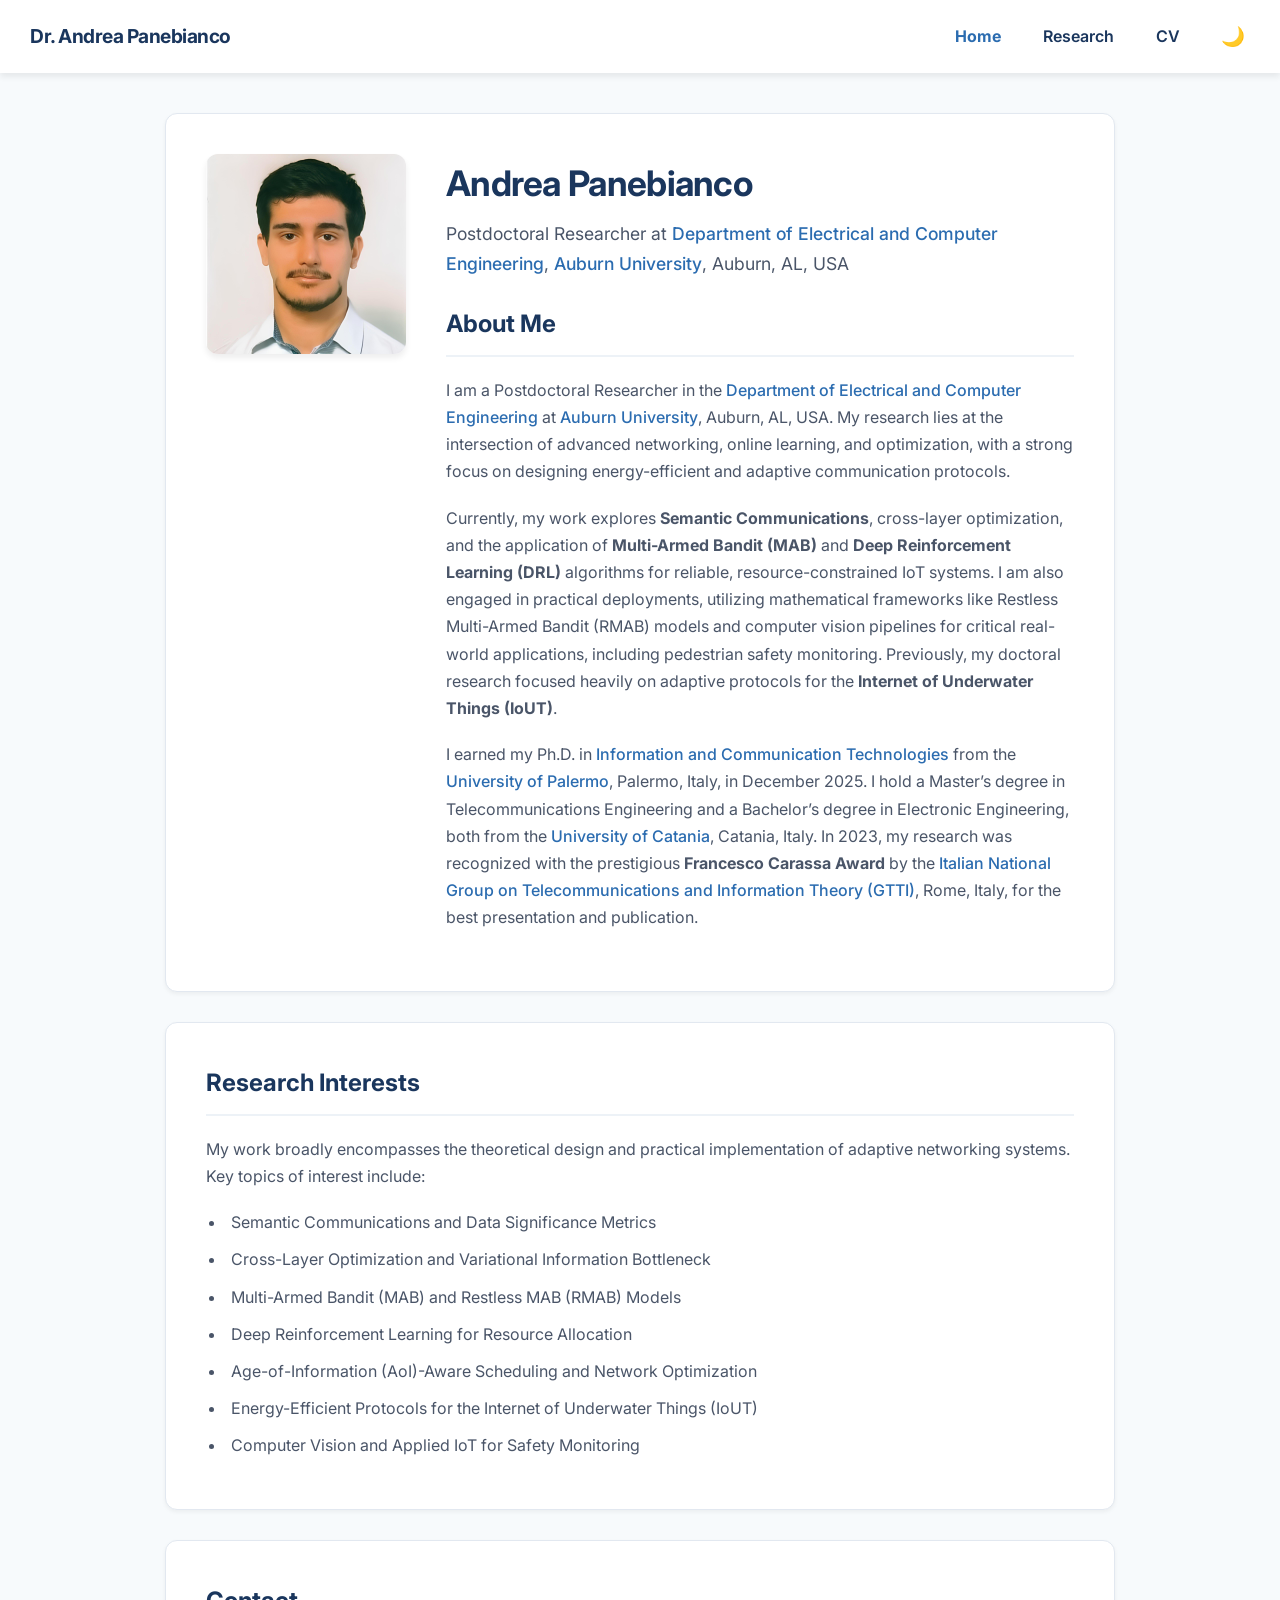
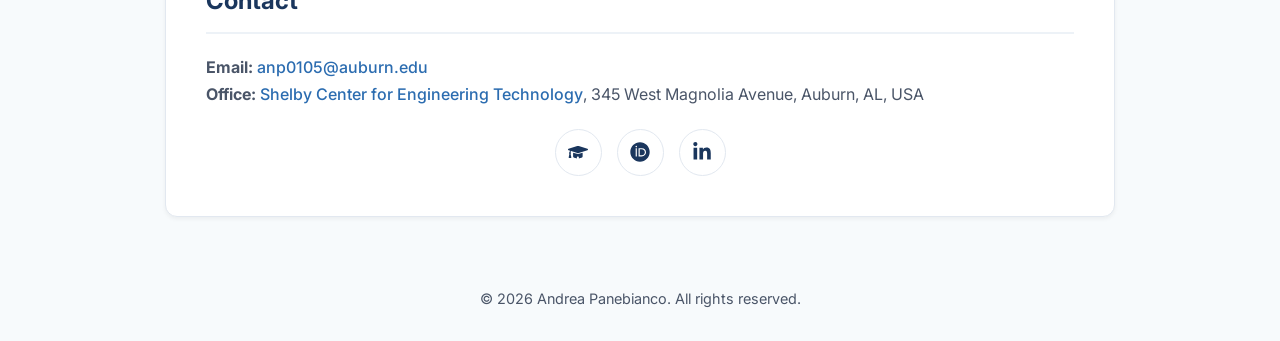
==== index.html @ 5d028de4 "Fix link to Research page with correct case" ====
<!DOCTYPE html>
<html lang="en">
<head>
    <meta charset="UTF-8">
    <meta name="viewport" content="width=device-width, initial-scale=1.0">
    <title>Andrea Panebianco — Homepage</title>
    
    <script>
        const savedTheme = localStorage.getItem('theme');
        if (savedTheme === 'dark' || (!savedTheme && window.matchMedia('(prefers-color-scheme: dark)').matches)) {
            document.documentElement.setAttribute('data-theme', 'dark');
        }
    </script>

    <link rel="preconnect" href="https://fonts.googleapis.com">
    <link rel="preconnect" href="https://fonts.gstatic.com" crossorigin>
    <link href="https://fonts.googleapis.com/css2?family=Inter:wght@300;400;500;600;700&display=swap" rel="stylesheet">

    <style>
        :root {
            --primary-color: #1a365d; 
            --accent-color: #2b6cb0;
            --text-color: #2d3748;
            --text-muted: #4a5568;
            --bg-color: #f7fafc;
            --card-bg: #ffffff;
            --nav-bg: #ffffff;
            --border-color: #e2e8f0;
            --border-color-light: #edf2f7;
            --hover-bg: #edf2f7;
            --border-radius: 12px;
            --shadow-sm: 0 2px 4px rgba(0,0,0,0.05);
            --shadow-md: 0 4px 6px rgba(0,0,0,0.07);
        }

        [data-theme="dark"] {
            --primary-color: #90cdf4;
            --accent-color: #63b3ed;
            --text-color: #f7fafc;
            --text-muted: #a0aec0;
            --bg-color: #0f172a;
            --card-bg: #1e293b;
            --nav-bg: #1e293b;
            --border-color: #334155;
            --border-color-light: #334155;
            --hover-bg: #334155;
            --shadow-sm: 0 2px 4px rgba(0,0,0,0.4);
            --shadow-md: 0 4px 6px rgba(0,0,0,0.5);
        }

        html {
            scroll-behavior: smooth;
            scroll-padding-top: 80px; 
        }

        body {
            font-family: 'Inter', sans-serif;
            margin: 0;
            padding: 0;
            background-color: var(--bg-color);
            color: var(--text-color);
            line-height: 1.7;
            overflow-x: hidden;
            transition: background-color 0.3s ease, color 0.3s ease;
        }

        /* Navbar */
        .navbar {
            display: flex;
            align-items: center;
            background-color: var(--nav-bg);
            padding: 15px 30px;
            box-shadow: var(--shadow-md);
            position: sticky;
            top: 0;
            z-index: 1000;
            transition: background-color 0.3s ease;
        }

        .navbar-logo {
            font-size: 1.2rem;
            font-weight: 700;
            color: var(--primary-color);
            text-decoration: none;
            letter-spacing: -0.5px;
        }

        .navbar a:not(.navbar-logo) {
            color: var(--text-muted);
            text-decoration: none;
            padding: 8px 16px;
            font-weight: 500;
            border-radius: 6px;
            transition: all 0.2s ease;
        }

        .navbar a:not(.navbar-logo):hover {
            background-color: var(--hover-bg);
            color: var(--accent-color);
        }

        .nav-right {
            margin-left: auto;
            display: flex;
            align-items: center;
            gap: 10px;
            flex-wrap: wrap;
        }

        .theme-toggle {
            background: none;
            border: none;
            color: var(--text-color);
            font-size: 1.2rem;
            cursor: pointer;
            padding: 5px;
            margin-left: 10px;
            transition: transform 0.2s ease;
        }
        
        .theme-toggle:hover {
            transform: scale(1.1);
        }

        /* Layout & Cards */
        .container {
            max-width: 950px;
            margin: 40px auto;
            padding: 0 20px;
        }

        .card {
            background-color: var(--card-bg);
            border-radius: var(--border-radius);
            box-shadow: var(--shadow-sm);
            padding: 40px;
            margin-bottom: 30px;
            border: 1px solid var(--border-color);
            transition: background-color 0.3s ease, border-color 0.3s ease;
        }

        /* Tipografia all'interno delle card */
        .profile-name {
            font-size: 2.2rem;
            color: var(--primary-color);
            margin: 0 0 5px 0;
            font-weight: 700;
            letter-spacing: -0.02em;
        }

        .profile-title {
            font-size: 1.1rem;
            color: var(--text-muted);
            margin: 0 0 25px 0;
            font-weight: 400;
        }

        h2.section-title {
            color: var(--primary-color);
            font-size: 1.5rem;
            margin-top: 0;
            margin-bottom: 20px;
            padding-bottom: 10px;
            border-bottom: 2px solid var(--border-color-light);
        }

        p {
            margin-bottom: 1.2em;
            color: var(--text-muted);
        }

        /* Sezione Profile (Testo + Immagine) */
        .about-grid {
            display: flex;
            gap: 40px;
            align-items: flex-start;
        }

        .profile-img {
            width: 200px;
            height: 200px;
            object-fit: cover;
            border-radius: 12px;
            box-shadow: var(--shadow-md);
            flex-shrink: 0;
        }

        /* Liste (Research Interests) */
        ul.topic-list {
            color: var(--text-muted);
            padding-left: 20px;
            margin-bottom: 0;
        }

        ul.topic-list li {
            margin-bottom: 10px;
            padding-left: 5px;
        }

        /* Bottoni & Contatti */
        a.text-link {
            color: var(--accent-color);
            text-decoration: none;
            font-weight: 500;
        }

        a.text-link:hover {
            text-decoration: underline;
        }

        .social-buttons {
            display: flex;
            justify-content: center;
            gap: 15px;
            margin-top: 20px;
            flex-wrap: wrap;
        }

        .social-icon {
            display: inline-flex;
            align-items: center;
            justify-content: center;
            width: 45px;
            height: 45px;
            background-color: var(--card-bg);
            color: var(--primary-color);
            border: 1px solid var(--border-color);
            border-radius: 50%;
            text-decoration: none;
            transition: all 0.2s ease;
        }

        .social-icon:hover {
            background-color: var(--accent-color);
            color: #ffffff;
            border-color: var(--accent-color);
            transform: translateY(-3px);
            box-shadow: var(--shadow-md);
        }

        .social-icon svg {
            width: 20px;
            height: 20px;
            fill: currentColor;
        }

        /* Footer */
        footer {
            text-align: center;
            padding: 30px 20px;
            color: var(--text-muted);
            font-size: 0.9rem;
            margin-top: 20px;
        }

        /* Responsive */
        @media (max-width: 768px) {
            .navbar {
                flex-direction: column;
                padding: 15px;
            }
            .navbar-logo {
                margin-bottom: 15px;
            }
            .nav-right {
                margin-left: 0;
                width: 100%;
                justify-content: center;
            }
            .about-grid {
                flex-direction: column;
                align-items: center;
                text-align: center;
            }
            .profile-name {
                font-size: 2rem;
            }
            .card {
                padding: 25px;
            }
        }
    </style>
</head>
<body>

    <nav class="navbar">
        <a href="index.html" class="navbar-logo">Dr. Andrea Panebianco</a>

        <div class="nav-right">
            <a href="index.html" style="color: var(--accent-color); font-weight: 700;">Home</a>
            <a href="research.html" style="color: var(--primary-color); font-weight: 600;">Research</a>
            <a href="cv.html" style="color: var(--primary-color); font-weight: 600;">CV</a>
            <button id="theme-toggle" class="theme-toggle" aria-label="Toggle Dark Mode">🌙</button>
        </div>
    </nav>

    <div class="container">
        
        <section id="about" class="card">
            <div class="about-grid">
                <img src="me.jpg" alt="Andrea Panebianco" class="profile-img">
                <div>
                    <h1 class="profile-name">Andrea Panebianco</h1>
                    <h2 class="profile-title">
                        Postdoctoral Researcher at <a href="https://eng.auburn.edu/ece/" target="_blank" class="text-link">Department of Electrical and Computer Engineering</a>, <a href="https://www.auburn.edu/" target="_blank" class="text-link">Auburn University</a>, Auburn, AL, USA
                    </h2>
                    
                    <h2 class="section-title">About Me</h2>
                    <p>
                        I am a Postdoctoral Researcher in the <a href="https://eng.auburn.edu/ece/" target="_blank" class="text-link">Department of Electrical and Computer Engineering</a> at <a href="https://www.auburn.edu/" target="_blank" class="text-link">Auburn University</a>, Auburn, AL, USA. My research lies at the intersection of advanced networking, online learning, and optimization, with a strong focus on designing energy-efficient and adaptive communication protocols.
                    </p>
                    <p>
                        Currently, my work explores <strong>Semantic Communications</strong>, cross-layer optimization, and the application of <strong>Multi-Armed Bandit (MAB)</strong> and <strong>Deep Reinforcement Learning (DRL)</strong> algorithms for reliable, resource-constrained IoT systems. I am also engaged in practical deployments, utilizing mathematical frameworks like Restless Multi-Armed Bandit (RMAB) models and computer vision pipelines for critical real-world applications, including pedestrian safety monitoring. Previously, my doctoral research focused heavily on adaptive protocols for the <strong>Internet of Underwater Things (IoUT)</strong>.
                    </p>
                    <p>
                        I earned my Ph.D. in <a href="https://www.unipa.it/dipartimenti/ingegneria/dottorati/informationandcommunicationtechnologies/en/index.html" target="_blank" class="text-link">Information and Communication Technologies</a> from the <a href="https://www.unipa.it/mobilita/en/" target="_blank" class="text-link">University of Palermo</a>, Palermo, Italy, in December 2025. I hold a Master’s degree in Telecommunications Engineering and a Bachelor’s degree in Electronic Engineering, both from the <a href="https://www.unict.it/en" target="_blank" class="text-link">University of Catania</a>, Catania, Italy. In 2023, my research was recognized with the prestigious <strong>Francesco Carassa Award</strong> by the <a href="https://www.gtti.it/" target="_blank" class="text-link">Italian National Group on Telecommunications and Information Theory (GTTI)</a>, Rome, Italy, for the best presentation and publication.
                    </p>
                </div>
            </div>
        </section>

        <section id="research" class="card">
            <h2 class="section-title">Research Interests</h2>
            <p>My work broadly encompasses the theoretical design and practical implementation of adaptive networking systems. Key topics of interest include:</p>
            <ul class="topic-list">
                <li>Semantic Communications and Data Significance Metrics</li>
                <li>Cross-Layer Optimization and Variational Information Bottleneck</li>
                <li>Multi-Armed Bandit (MAB) and Restless MAB (RMAB) Models</li>
                <li>Deep Reinforcement Learning for Resource Allocation</li>
                <li>Age-of-Information (AoI)-Aware Scheduling and Network Optimization</li>
                <li>Energy-Efficient Protocols for the Internet of Underwater Things (IoUT)</li>
                <li>Computer Vision and Applied IoT for Safety Monitoring</li>
            </ul>
        </section>
        
        <section id="contact" class="card">
            <h2 class="section-title">Contact</h2>
            <p>
                <strong>Email:</strong> <a href="mailto:anp0105@auburn.edu" class="text-link">anp0105@auburn.edu</a><br>
                <strong>Office:</strong> <a href="https://www.auburn.edu/administration/facilities/webapps/buildings/profile.php?bldg=AA_U0202&fz=" target="_blank" class="text-link">Shelby Center for Engineering Technology</a>, 345 West Magnolia Avenue, Auburn, AL, USA
            </p>
            
            <div class="social-buttons">
                <a href="https://scholar.google.com/citations?user=Wkx_56QAAAAJ&hl=en" target="_blank" class="social-icon" title="Google Scholar">
                    <svg viewBox="0 0 640 512" xmlns="http://www.w3.org/2000/svg"><path d="M622.34 153.2L343.4 67.5c-15.2-4.67-31.6-4.67-46.79 0L17.66 153.2c-23.54 7.23-23.54 38.36 0 45.59l48.63 14.94c-10.67 13.19-17.23 29.28-17.88 46.9C38.78 266.15 32 276.11 32 288c0 10.78 5.68 19.85 13.86 25.65L20.33 428.53C18.11 438.52 25.71 448 35.94 448h56.11c10.24 0 17.84-9.48 15.62-19.47L82.14 313.65C90.32 307.85 96 298.78 96 288c0-11.57-6.47-21.25-15.66-26.87.76-15.02 8.44-28.3 20.69-36.72L296.6 284.5c15.06 4.63 31.35 4.63 46.79 0l278.95-85.7c23.55-7.24 23.55-38.36 0-45.6zM352.79 315.09c-21.53 6.61-44.59 6.61-66.12 0l-123.6-37.97v125.1c0 30.13 54.02 54.54 120.5 58.01v-27.46c0-17.67 14.33-32 32-32s32 14.33 32 32v27.46c66.48-3.47 120.5-27.88 120.5-58.01v-125.1l-115.28 35.37z"/></svg>
                </a>
                <a href="https://orcid.org/0009-0002-4218-2167" target="_blank" class="social-icon" title="ORCID">
                    <svg viewBox="0 0 512 512" xmlns="http://www.w3.org/2000/svg"><path d="M294.75 188.19h-45.92V342h47.47c67.62 0 83.12-51.34 83.12-76.91 0-41.64-26.54-76.9-84.67-76.9zM256 8C119 8 8 119 8 256s111 248 248 248 248-111 248-248S393 8 256 8zm-80.79 360.76h-29.84v-207.5h29.84zm-14.92-231.14a19.57 19.57 0 1 1 19.57-19.57 19.64 19.64 0 0 1-19.57 19.57zM300 369h-81V161.26h80.6c76.73 0 110.44 54.83 110.44 103.85C410 318.39 368.38 369 300 369z"/></svg>
                </a>
                <a href="https://www.linkedin.com/in/andrea-panebianco-70b11b176" target="_blank" class="social-icon" title="LinkedIn">
                    <svg viewBox="0 0 448 512" xmlns="http://www.w3.org/2000/svg"><path d="M100.28 448H7.4V148.9h92.88zM53.79 108.1C24.09 108.1 0 83.5 0 53.8a53.79 53.79 0 0 1 107.58 0c0 29.7-24.1 54.3-53.79 54.3zM447.9 448h-92.68V302.4c0-34.7-.7-79.2-48.29-79.2-48.29 0-55.69 37.7-55.69 76.7V448h-92.78V148.9h89.08v40.8h1.3c12.4-23.5 42.69-48.3 87.88-48.3 94 0 111.28 61.9 111.28 142.3V448z"/></svg>
                </a>
            </div>
        </section>

    </div>

    <footer>
        &copy; 2026 Andrea Panebianco. All rights reserved.
    </footer>

    <script>
        const toggleButton = document.getElementById('theme-toggle');

        if (document.documentElement.getAttribute('data-theme') === 'dark') {
            toggleButton.textContent = '☀️';
        }

        toggleButton.addEventListener('click', () => {
            let theme = document.documentElement.getAttribute('data-theme');
            if (theme === 'dark') {
                document.documentElement.removeAttribute('data-theme');
                localStorage.setItem('theme', 'light');
                toggleButton.textContent = '🌙';
            } else {
                document.documentElement.setAttribute('data-theme', 'dark');
                localStorage.setItem('theme', 'dark');
                toggleButton.textContent = '☀️';
            }
        });
    </script>
</body>
</html>
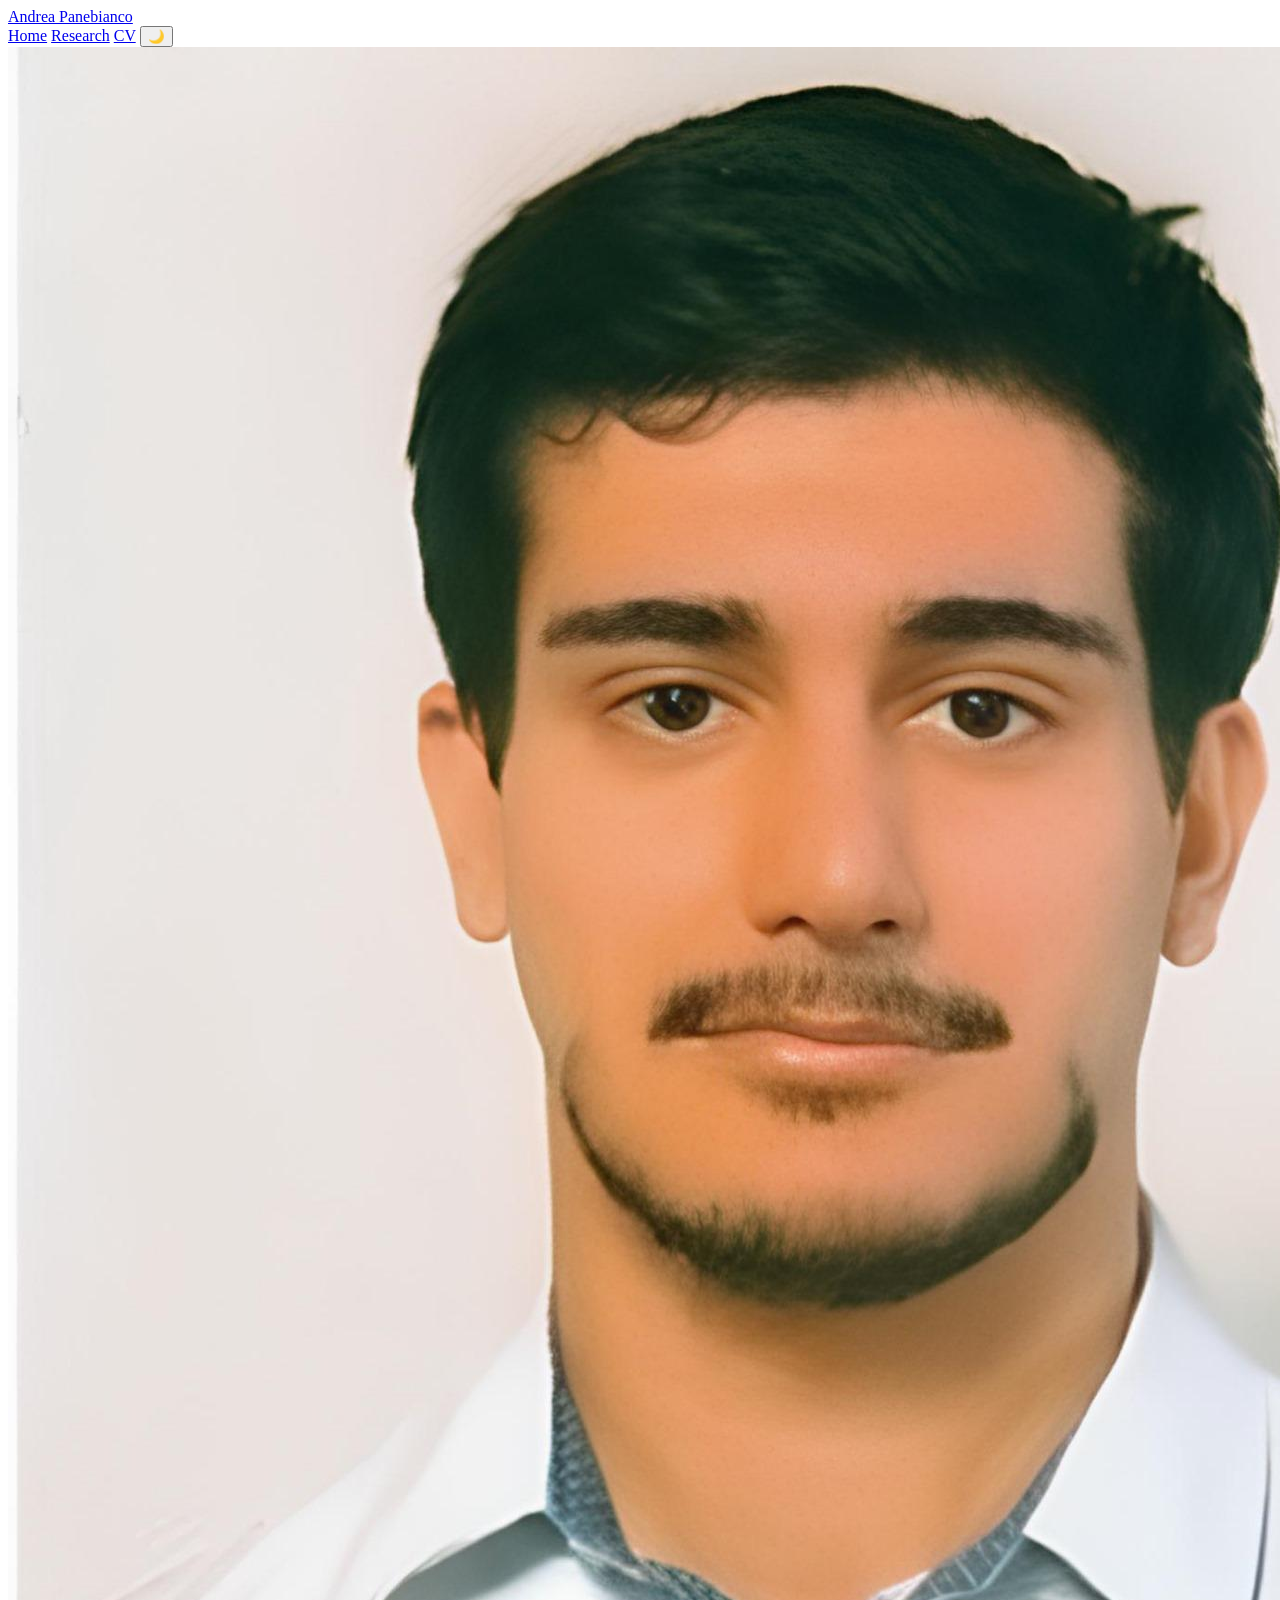
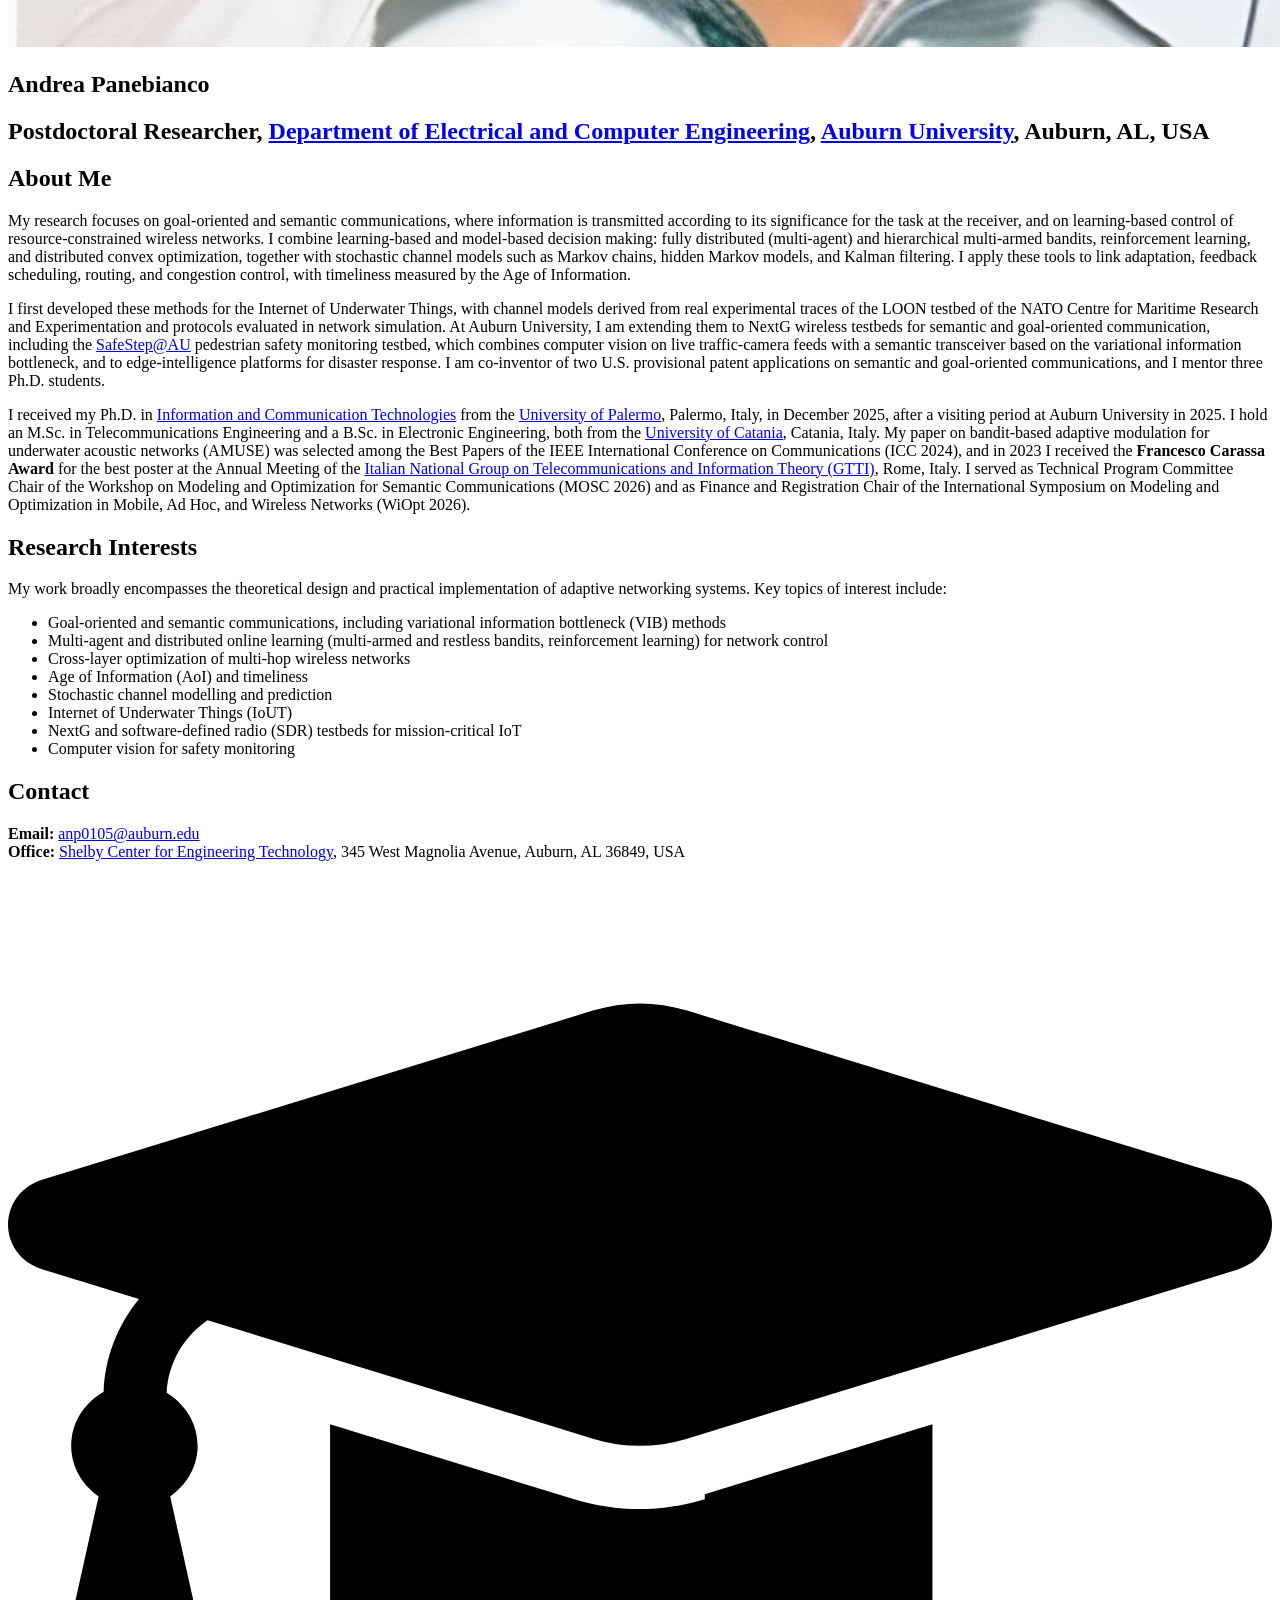
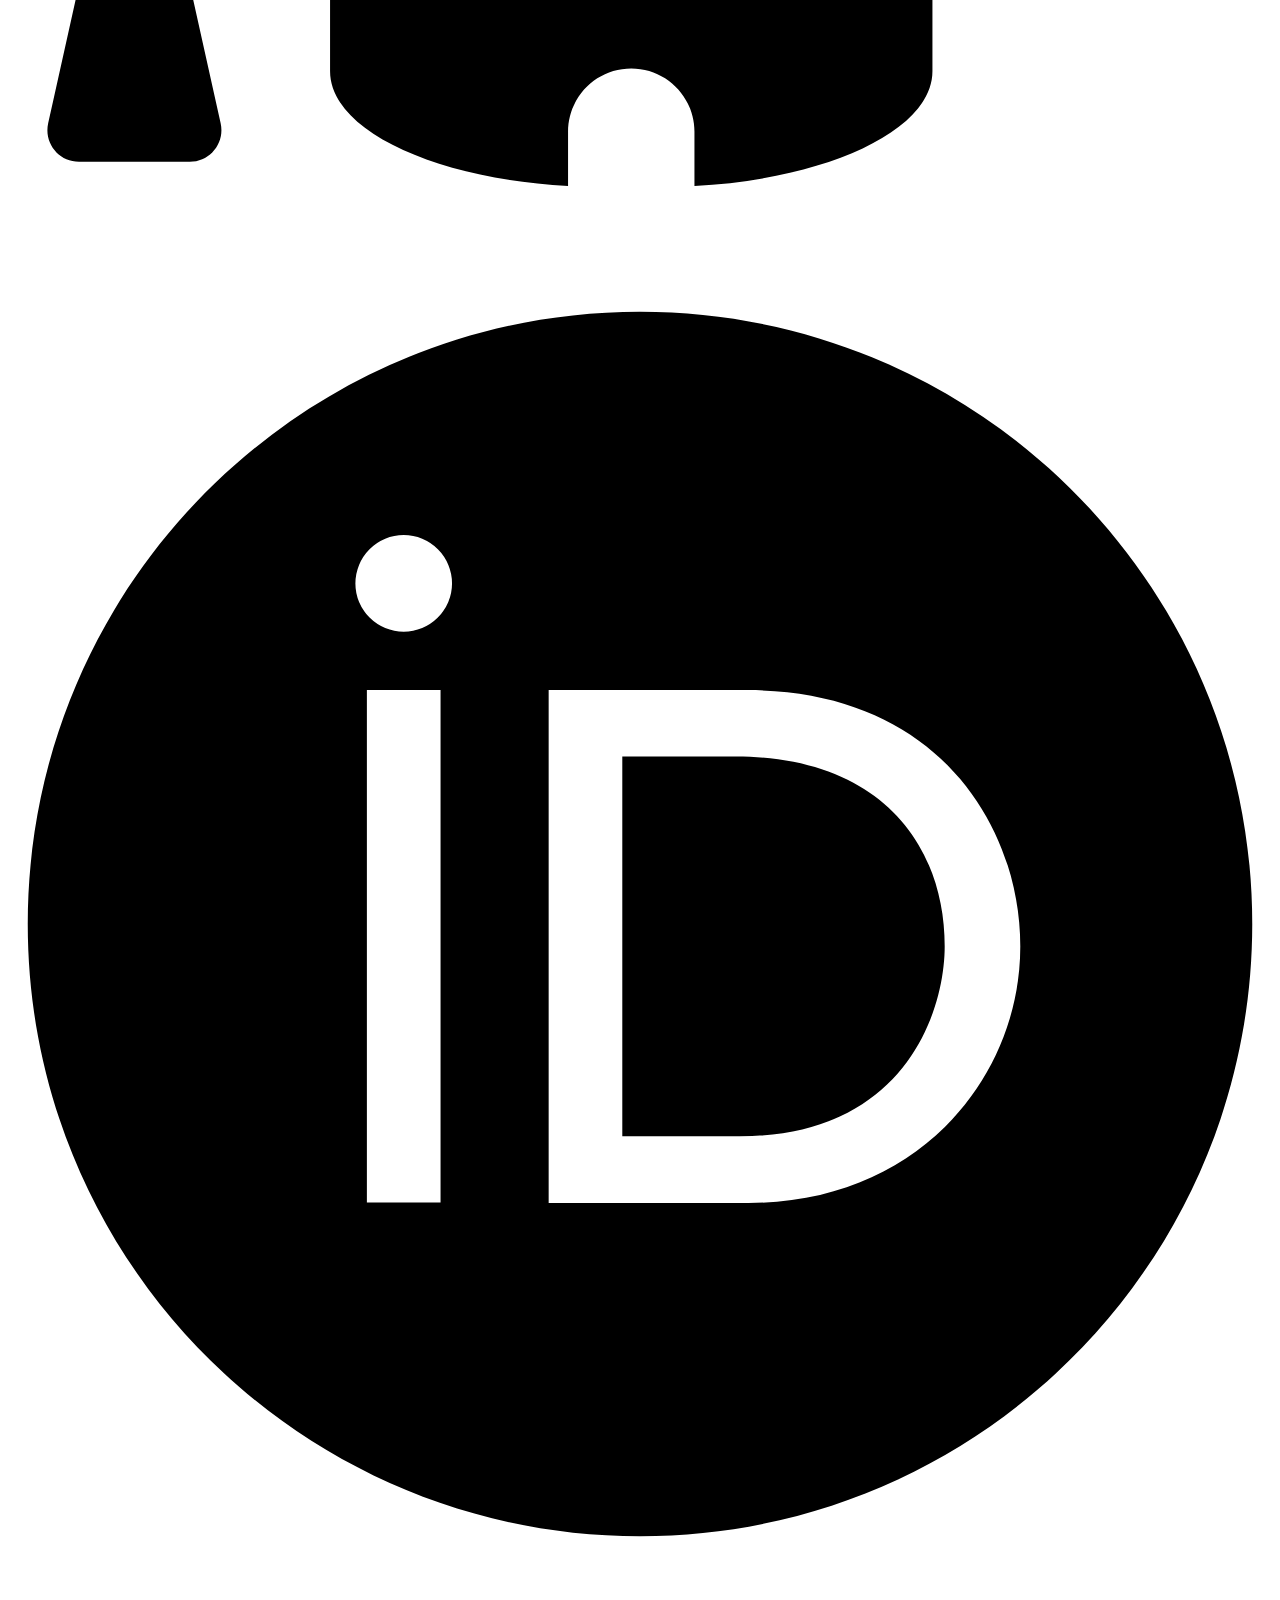
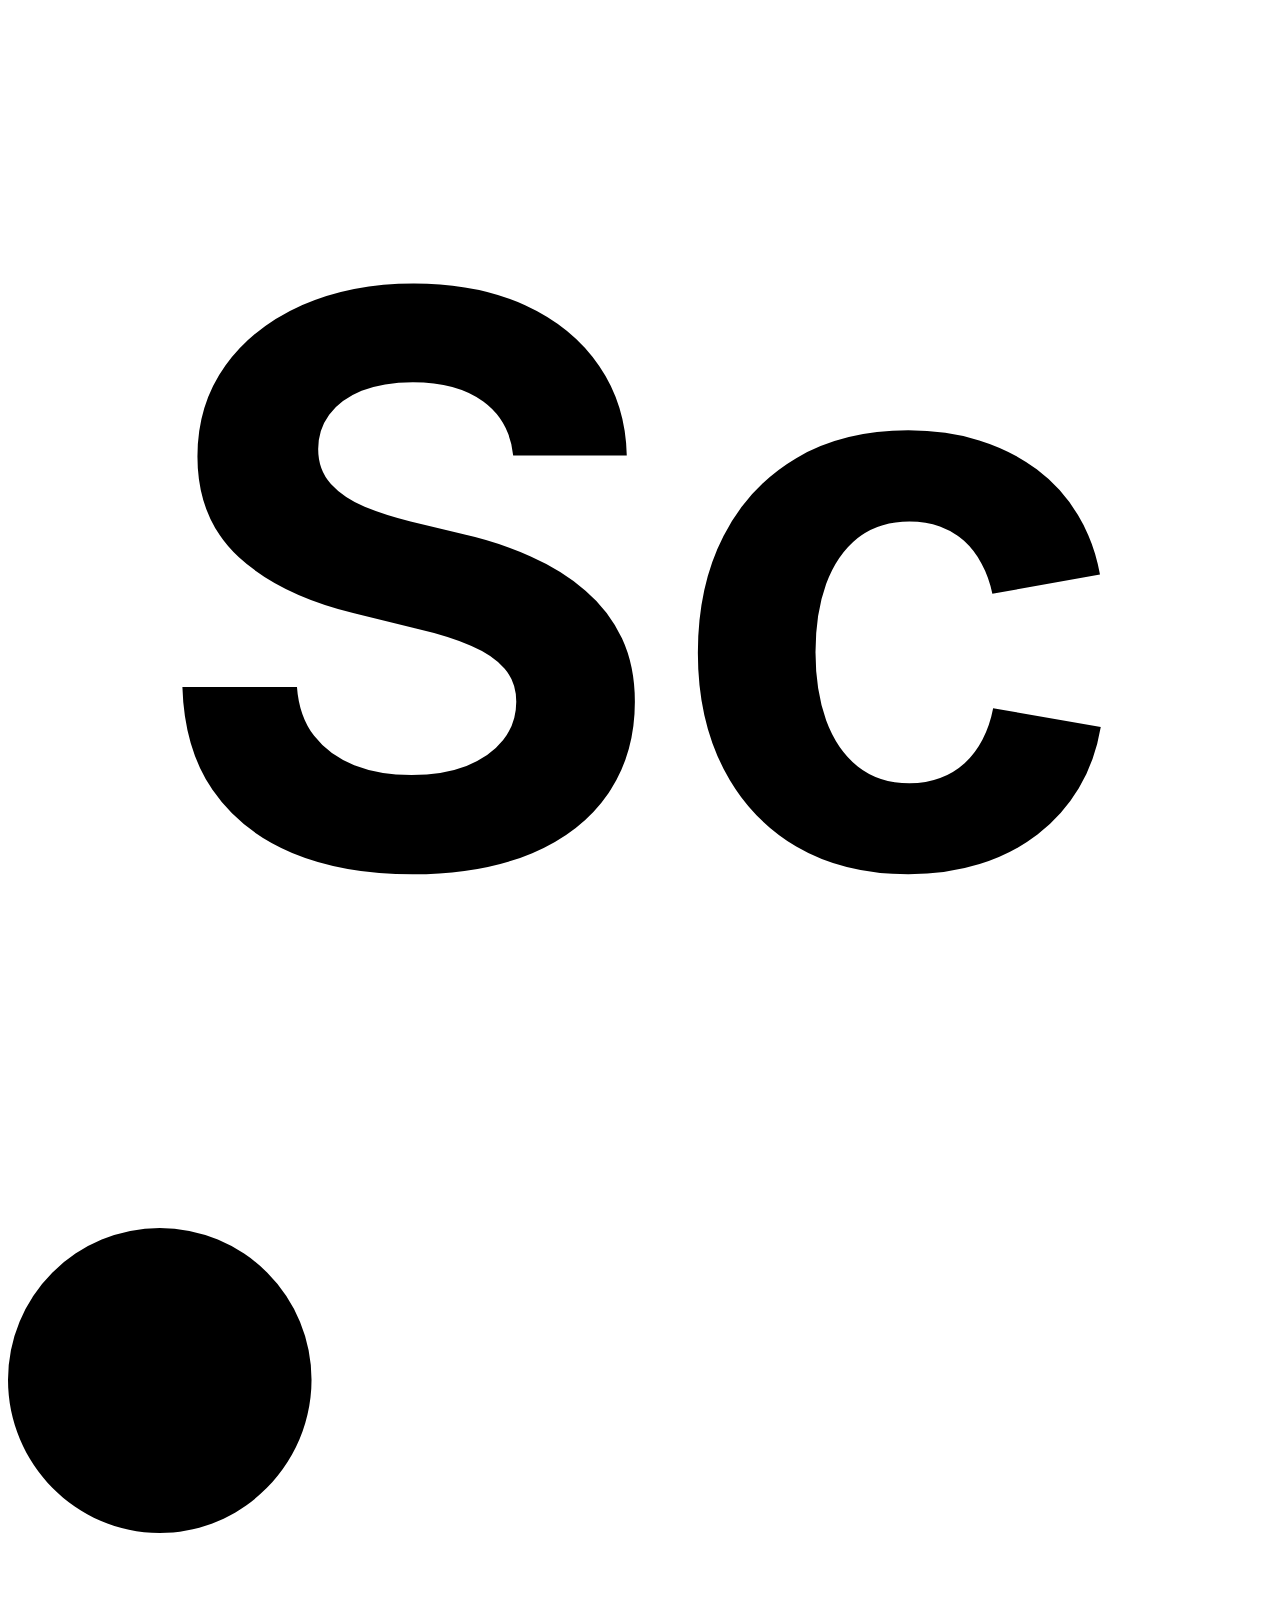
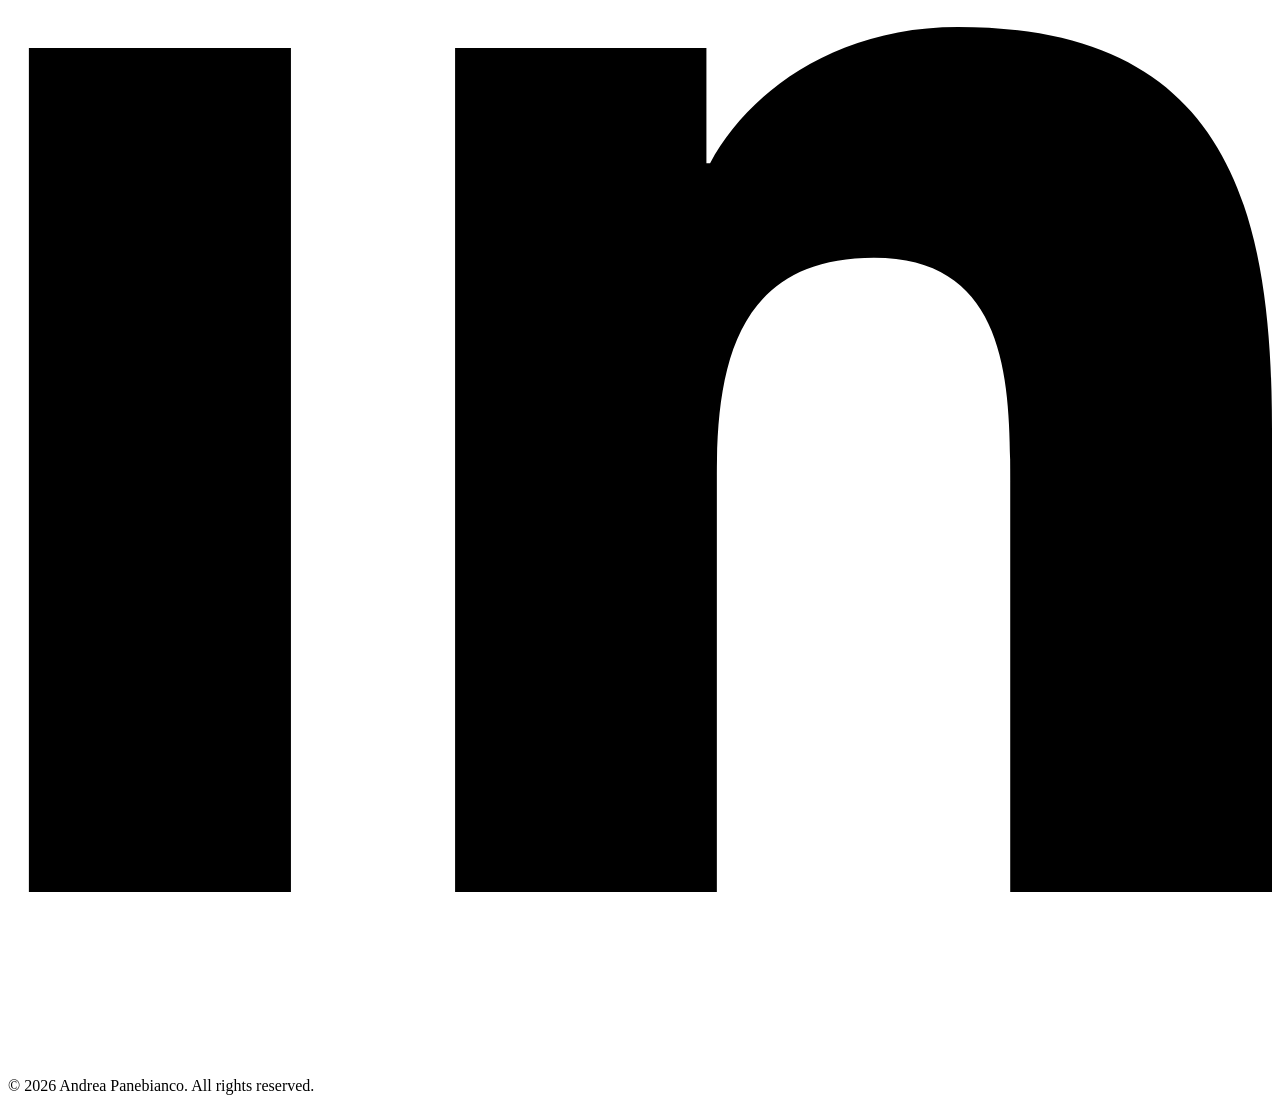
==== commit 89f3d6ce: "Refactor theme handling and update profile details Removed inline theme toggle script and added exte" ====
--- a/index.html
+++ b/index.html
@@ -3,293 +3,27 @@
 <head>
     <meta charset="UTF-8">
     <meta name="viewport" content="width=device-width, initial-scale=1.0">
-    <title>Andrea Panebianco — Homepage</title>
-    
-    <script>
-        const savedTheme = localStorage.getItem('theme');
-        if (savedTheme === 'dark' || (!savedTheme && window.matchMedia('(prefers-color-scheme: dark)').matches)) {
-            document.documentElement.setAttribute('data-theme', 'dark');
-        }
-    </script>
+    <title>Homepage — Andrea Panebianco</title>
+
+
+    <meta name="google-site-verification" content="Xyv1jc09I72tCSA4l427ve69XHKF9o6YwqSsoiMBMQI" />
+
+    <script src="theme.js"></script>
 
     <link rel="preconnect" href="https://fonts.googleapis.com">
     <link rel="preconnect" href="https://fonts.gstatic.com" crossorigin>
     <link href="https://fonts.googleapis.com/css2?family=Inter:wght@300;400;500;600;700&display=swap" rel="stylesheet">
-
-    <style>
-        :root {
-            --primary-color: #1a365d; 
-            --accent-color: #2b6cb0;
-            --text-color: #2d3748;
-            --text-muted: #4a5568;
-            --bg-color: #f7fafc;
-            --card-bg: #ffffff;
-            --nav-bg: #ffffff;
-            --border-color: #e2e8f0;
-            --border-color-light: #edf2f7;
-            --hover-bg: #edf2f7;
-            --border-radius: 12px;
-            --shadow-sm: 0 2px 4px rgba(0,0,0,0.05);
-            --shadow-md: 0 4px 6px rgba(0,0,0,0.07);
-        }
-
-        [data-theme="dark"] {
-            --primary-color: #90cdf4;
-            --accent-color: #63b3ed;
-            --text-color: #f7fafc;
-            --text-muted: #a0aec0;
-            --bg-color: #0f172a;
-            --card-bg: #1e293b;
-            --nav-bg: #1e293b;
-            --border-color: #334155;
-            --border-color-light: #334155;
-            --hover-bg: #334155;
-            --shadow-sm: 0 2px 4px rgba(0,0,0,0.4);
-            --shadow-md: 0 4px 6px rgba(0,0,0,0.5);
-        }
-
-        html {
-            scroll-behavior: smooth;
-            scroll-padding-top: 80px; 
-        }
-
-        body {
-            font-family: 'Inter', sans-serif;
-            margin: 0;
-            padding: 0;
-            background-color: var(--bg-color);
-            color: var(--text-color);
-            line-height: 1.7;
-            overflow-x: hidden;
-            transition: background-color 0.3s ease, color 0.3s ease;
-        }
-
-        /* Navbar */
-        .navbar {
-            display: flex;
-            align-items: center;
-            background-color: var(--nav-bg);
-            padding: 15px 30px;
-            box-shadow: var(--shadow-md);
-            position: sticky;
-            top: 0;
-            z-index: 1000;
-            transition: background-color 0.3s ease;
-        }
-
-        .navbar-logo {
-            font-size: 1.2rem;
-            font-weight: 700;
-            color: var(--primary-color);
-            text-decoration: none;
-            letter-spacing: -0.5px;
-        }
-
-        .navbar a:not(.navbar-logo) {
-            color: var(--text-muted);
-            text-decoration: none;
-            padding: 8px 16px;
-            font-weight: 500;
-            border-radius: 6px;
-            transition: all 0.2s ease;
-        }
-
-        .navbar a:not(.navbar-logo):hover {
-            background-color: var(--hover-bg);
-            color: var(--accent-color);
-        }
-
-        .nav-right {
-            margin-left: auto;
-            display: flex;
-            align-items: center;
-            gap: 10px;
-            flex-wrap: wrap;
-        }
-
-        .theme-toggle {
-            background: none;
-            border: none;
-            color: var(--text-color);
-            font-size: 1.2rem;
-            cursor: pointer;
-            padding: 5px;
-            margin-left: 10px;
-            transition: transform 0.2s ease;
-        }
-        
-        .theme-toggle:hover {
-            transform: scale(1.1);
-        }
-
-        /* Layout & Cards */
-        .container {
-            max-width: 950px;
-            margin: 40px auto;
-            padding: 0 20px;
-        }
-
-        .card {
-            background-color: var(--card-bg);
-            border-radius: var(--border-radius);
-            box-shadow: var(--shadow-sm);
-            padding: 40px;
-            margin-bottom: 30px;
-            border: 1px solid var(--border-color);
-            transition: background-color 0.3s ease, border-color 0.3s ease;
-        }
-
-        /* Tipografia all'interno delle card */
-        .profile-name {
-            font-size: 2.2rem;
-            color: var(--primary-color);
-            margin: 0 0 5px 0;
-            font-weight: 700;
-            letter-spacing: -0.02em;
-        }
-
-        .profile-title {
-            font-size: 1.1rem;
-            color: var(--text-muted);
-            margin: 0 0 25px 0;
-            font-weight: 400;
-        }
-
-        h2.section-title {
-            color: var(--primary-color);
-            font-size: 1.5rem;
-            margin-top: 0;
-            margin-bottom: 20px;
-            padding-bottom: 10px;
-            border-bottom: 2px solid var(--border-color-light);
-        }
-
-        p {
-            margin-bottom: 1.2em;
-            color: var(--text-muted);
-        }
-
-        /* Sezione Profile (Testo + Immagine) */
-        .about-grid {
-            display: flex;
-            gap: 40px;
-            align-items: flex-start;
-        }
-
-        .profile-img {
-            width: 200px;
-            height: 200px;
-            object-fit: cover;
-            border-radius: 12px;
-            box-shadow: var(--shadow-md);
-            flex-shrink: 0;
-        }
-
-        /* Liste (Research Interests) */
-        ul.topic-list {
-            color: var(--text-muted);
-            padding-left: 20px;
-            margin-bottom: 0;
-        }
-
-        ul.topic-list li {
-            margin-bottom: 10px;
-            padding-left: 5px;
-        }
-
-        /* Bottoni & Contatti */
-        a.text-link {
-            color: var(--accent-color);
-            text-decoration: none;
-            font-weight: 500;
-        }
-
-        a.text-link:hover {
-            text-decoration: underline;
-        }
-
-        .social-buttons {
-            display: flex;
-            justify-content: center;
-            gap: 15px;
-            margin-top: 20px;
-            flex-wrap: wrap;
-        }
-
-        .social-icon {
-            display: inline-flex;
-            align-items: center;
-            justify-content: center;
-            width: 45px;
-            height: 45px;
-            background-color: var(--card-bg);
-            color: var(--primary-color);
-            border: 1px solid var(--border-color);
-            border-radius: 50%;
-            text-decoration: none;
-            transition: all 0.2s ease;
-        }
-
-        .social-icon:hover {
-            background-color: var(--accent-color);
-            color: #ffffff;
-            border-color: var(--accent-color);
-            transform: translateY(-3px);
-            box-shadow: var(--shadow-md);
-        }
-
-        .social-icon svg {
-            width: 20px;
-            height: 20px;
-            fill: currentColor;
-        }
-
-        /* Footer */
-        footer {
-            text-align: center;
-            padding: 30px 20px;
-            color: var(--text-muted);
-            font-size: 0.9rem;
-            margin-top: 20px;
-        }
-
-        /* Responsive */
-        @media (max-width: 768px) {
-            .navbar {
-                flex-direction: column;
-                padding: 15px;
-            }
-            .navbar-logo {
-                margin-bottom: 15px;
-            }
-            .nav-right {
-                margin-left: 0;
-                width: 100%;
-                justify-content: center;
-            }
-            .about-grid {
-                flex-direction: column;
-                align-items: center;
-                text-align: center;
-            }
-            .profile-name {
-                font-size: 2rem;
-            }
-            .card {
-                padding: 25px;
-            }
-        }
-    </style>
+    <link rel="stylesheet" href="style.css">
 </head>
 <body>
 
     <nav class="navbar">
-        <a href="index.html" class="navbar-logo">Dr. Andrea Panebianco</a>
+        <a href="index.html" class="navbar-logo">Andrea Panebianco</a>
 
         <div class="nav-right">
-            <a href="index.html" style="color: var(--accent-color); font-weight: 700;">Home</a>
-            <a href="research.html" style="color: var(--primary-color); font-weight: 600;">Research</a>
-            <a href="cv.html" style="color: var(--primary-color); font-weight: 600;">CV</a>
+            <a href="index.html" class="active">Home</a>
+            <a href="research.html">Research</a>
+            <a href="cv.html">CV</a>
             <button id="theme-toggle" class="theme-toggle" aria-label="Toggle Dark Mode">🌙</button>
         </div>
     </nav>
@@ -302,18 +36,18 @@
                 <div>
                     <h1 class="profile-name">Andrea Panebianco</h1>
                     <h2 class="profile-title">
-                        Postdoctoral Researcher at <a href="https://eng.auburn.edu/ece/" target="_blank" class="text-link">Department of Electrical and Computer Engineering</a>, <a href="https://www.auburn.edu/" target="_blank" class="text-link">Auburn University</a>, Auburn, AL, USA
+                        Postdoctoral Researcher, <a href="https://eng.auburn.edu/ece/" target="_blank" class="text-link">Department of Electrical and Computer Engineering</a>, <a href="https://www.auburn.edu/" target="_blank" class="text-link">Auburn University</a>, Auburn, AL, USA
                     </h2>
                     
                     <h2 class="section-title">About Me</h2>
                     <p>
-                        I am a Postdoctoral Researcher in the <a href="https://eng.auburn.edu/ece/" target="_blank" class="text-link">Department of Electrical and Computer Engineering</a> at <a href="https://www.auburn.edu/" target="_blank" class="text-link">Auburn University</a>, Auburn, AL, USA. My research lies at the intersection of advanced networking, online learning, and optimization, with a strong focus on designing energy-efficient and adaptive communication protocols.
+                        My research focuses on goal-oriented and semantic communications, where information is transmitted according to its significance for the task at the receiver, and on learning-based control of resource-constrained wireless networks. I combine learning-based and model-based decision making: fully distributed (multi-agent) and hierarchical multi-armed bandits, reinforcement learning, and distributed convex optimization, together with stochastic channel models such as Markov chains, hidden Markov models, and Kalman filtering. I apply these tools to link adaptation, feedback scheduling, routing, and congestion control, with timeliness measured by the Age of Information.
                     </p>
                     <p>
-                        Currently, my work explores <strong>Semantic Communications</strong>, cross-layer optimization, and the application of <strong>Multi-Armed Bandit (MAB)</strong> and <strong>Deep Reinforcement Learning (DRL)</strong> algorithms for reliable, resource-constrained IoT systems. I am also engaged in practical deployments, utilizing mathematical frameworks like Restless Multi-Armed Bandit (RMAB) models and computer vision pipelines for critical real-world applications, including pedestrian safety monitoring. Previously, my doctoral research focused heavily on adaptive protocols for the <strong>Internet of Underwater Things (IoUT)</strong>.
+                        I first developed these methods for the Internet of Underwater Things, with channel models derived from real experimental traces of the LOON testbed of the NATO Centre for Maritime Research and Experimentation and protocols evaluated in network simulation. At Auburn University, I am extending them to NextG wireless testbeds for semantic and goal-oriented communication, including the <a href="https://safestep.eng.auburn.edu/" target="_blank" class="text-link">SafeStep@AU</a> pedestrian safety monitoring testbed, which combines computer vision on live traffic-camera feeds with a semantic transceiver based on the variational information bottleneck, and to edge-intelligence platforms for disaster response. I am co-inventor of two U.S. provisional patent applications on semantic and goal-oriented communications, and I mentor three Ph.D. students.
                     </p>
                     <p>
-                        I earned my Ph.D. in <a href="https://www.unipa.it/dipartimenti/ingegneria/dottorati/informationandcommunicationtechnologies/en/index.html" target="_blank" class="text-link">Information and Communication Technologies</a> from the <a href="https://www.unipa.it/mobilita/en/" target="_blank" class="text-link">University of Palermo</a>, Palermo, Italy, in December 2025. I hold a Master’s degree in Telecommunications Engineering and a Bachelor’s degree in Electronic Engineering, both from the <a href="https://www.unict.it/en" target="_blank" class="text-link">University of Catania</a>, Catania, Italy. In 2023, my research was recognized with the prestigious <strong>Francesco Carassa Award</strong> by the <a href="https://www.gtti.it/" target="_blank" class="text-link">Italian National Group on Telecommunications and Information Theory (GTTI)</a>, Rome, Italy, for the best presentation and publication.
+                        I received my Ph.D. in <a href="https://www.unipa.it/dipartimenti/ingegneria/dottorati/informationandcommunicationtechnologies/en/index.html" target="_blank" class="text-link">Information and Communication Technologies</a> from the <a href="https://www.unipa.it/mobilita/en/" target="_blank" class="text-link">University of Palermo</a>, Palermo, Italy, in December 2025, after a visiting period at Auburn University in 2025. I hold an M.Sc. in Telecommunications Engineering and a B.Sc. in Electronic Engineering, both from the <a href="https://www.unict.it/en" target="_blank" class="text-link">University of Catania</a>, Catania, Italy. My paper on bandit-based adaptive modulation for underwater acoustic networks (AMUSE) was selected among the Best Papers of the IEEE International Conference on Communications (ICC 2024), and in 2023 I received the <strong>Francesco Carassa Award</strong> for the best poster at the Annual Meeting of the <a href="https://www.gtti.it/" target="_blank" class="text-link">Italian National Group on Telecommunications and Information Theory (GTTI)</a>, Rome, Italy. I served as Technical Program Committee Chair of the Workshop on Modeling and Optimization for Semantic Communications (MOSC 2026) and as Finance and Registration Chair of the International Symposium on Modeling and Optimization in Mobile, Ad Hoc, and Wireless Networks (WiOpt 2026).
                     </p>
                 </div>
             </div>
@@ -323,13 +57,14 @@
             <h2 class="section-title">Research Interests</h2>
             <p>My work broadly encompasses the theoretical design and practical implementation of adaptive networking systems. Key topics of interest include:</p>
             <ul class="topic-list">
-                <li>Semantic Communications and Data Significance Metrics</li>
-                <li>Cross-Layer Optimization and Variational Information Bottleneck</li>
-                <li>Multi-Armed Bandit (MAB) and Restless MAB (RMAB) Models</li>
-                <li>Deep Reinforcement Learning for Resource Allocation</li>
-                <li>Age-of-Information (AoI)-Aware Scheduling and Network Optimization</li>
-                <li>Energy-Efficient Protocols for the Internet of Underwater Things (IoUT)</li>
-                <li>Computer Vision and Applied IoT for Safety Monitoring</li>
+                <li>Goal-oriented and semantic communications, including variational information bottleneck (VIB) methods</li>
+                <li>Multi-agent and distributed online learning (multi-armed and restless bandits, reinforcement learning) for network control</li>
+                <li>Cross-layer optimization of multi-hop wireless networks</li>
+                <li>Age of Information (AoI) and timeliness</li>
+                <li>Stochastic channel modelling and prediction</li>
+                <li>Internet of Underwater Things (IoUT)</li>
+                <li>NextG and software-defined radio (SDR) testbeds for mission-critical IoT</li>
+                <li>Computer vision for safety monitoring</li>
             </ul>
         </section>
         
@@ -337,7 +72,7 @@
             <h2 class="section-title">Contact</h2>
             <p>
                 <strong>Email:</strong> <a href="mailto:anp0105@auburn.edu" class="text-link">anp0105@auburn.edu</a><br>
-                <strong>Office:</strong> <a href="https://www.auburn.edu/administration/facilities/webapps/buildings/profile.php?bldg=AA_U0202&fz=" target="_blank" class="text-link">Shelby Center for Engineering Technology</a>, 345 West Magnolia Avenue, Auburn, AL, USA
+                <strong>Office:</strong> <a href="https://www.auburn.edu/administration/facilities/webapps/buildings/profile.php?bldg=AA_U0202&fz=" target="_blank" class="text-link">Shelby Center for Engineering Technology</a>, 345 West Magnolia Avenue, Auburn, AL 36849, USA
             </p>
             
             <div class="social-buttons">
@@ -346,6 +81,9 @@
                 </a>
                 <a href="https://orcid.org/0009-0002-4218-2167" target="_blank" class="social-icon" title="ORCID">
                     <svg viewBox="0 0 512 512" xmlns="http://www.w3.org/2000/svg"><path d="M294.75 188.19h-45.92V342h47.47c67.62 0 83.12-51.34 83.12-76.91 0-41.64-26.54-76.9-84.67-76.9zM256 8C119 8 8 119 8 256s111 248 248 248 248-111 248-248S393 8 256 8zm-80.79 360.76h-29.84v-207.5h29.84zm-14.92-231.14a19.57 19.57 0 1 1 19.57-19.57 19.64 19.64 0 0 1-19.57 19.57zM300 369h-81V161.26h80.6c76.73 0 110.44 54.83 110.44 103.85C410 318.39 368.38 369 300 369z"/></svg>
+                </a>
+                <a href="https://www.scopus.com/authid/detail.uri?authorId=57741733500" target="_blank" class="social-icon" title="Scopus">
+                    <svg viewBox="0 0 24 24" xmlns="http://www.w3.org/2000/svg"><text x="12" y="17.2" text-anchor="middle" font-family="Inter, sans-serif" font-size="15" font-weight="700">Sc</text></svg>
                 </a>
                 <a href="https://www.linkedin.com/in/andrea-panebianco-70b11b176" target="_blank" class="social-icon" title="LinkedIn">
                     <svg viewBox="0 0 448 512" xmlns="http://www.w3.org/2000/svg"><path d="M100.28 448H7.4V148.9h92.88zM53.79 108.1C24.09 108.1 0 83.5 0 53.8a53.79 53.79 0 0 1 107.58 0c0 29.7-24.1 54.3-53.79 54.3zM447.9 448h-92.68V302.4c0-34.7-.7-79.2-48.29-79.2-48.29 0-55.69 37.7-55.69 76.7V448h-92.78V148.9h89.08v40.8h1.3c12.4-23.5 42.69-48.3 87.88-48.3 94 0 111.28 61.9 111.28 142.3V448z"/></svg>
@@ -358,26 +96,5 @@
     <footer>
         &copy; 2026 Andrea Panebianco. All rights reserved.
     </footer>
-
-    <script>
-        const toggleButton = document.getElementById('theme-toggle');
-
-        if (document.documentElement.getAttribute('data-theme') === 'dark') {
-            toggleButton.textContent = '☀️';
-        }
-
-        toggleButton.addEventListener('click', () => {
-            let theme = document.documentElement.getAttribute('data-theme');
-            if (theme === 'dark') {
-                document.documentElement.removeAttribute('data-theme');
-                localStorage.setItem('theme', 'light');
-                toggleButton.textContent = '🌙';
-            } else {
-                document.documentElement.setAttribute('data-theme', 'dark');
-                localStorage.setItem('theme', 'dark');
-                toggleButton.textContent = '☀️';
-            }
-        });
-    </script>
 </body>
 </html>
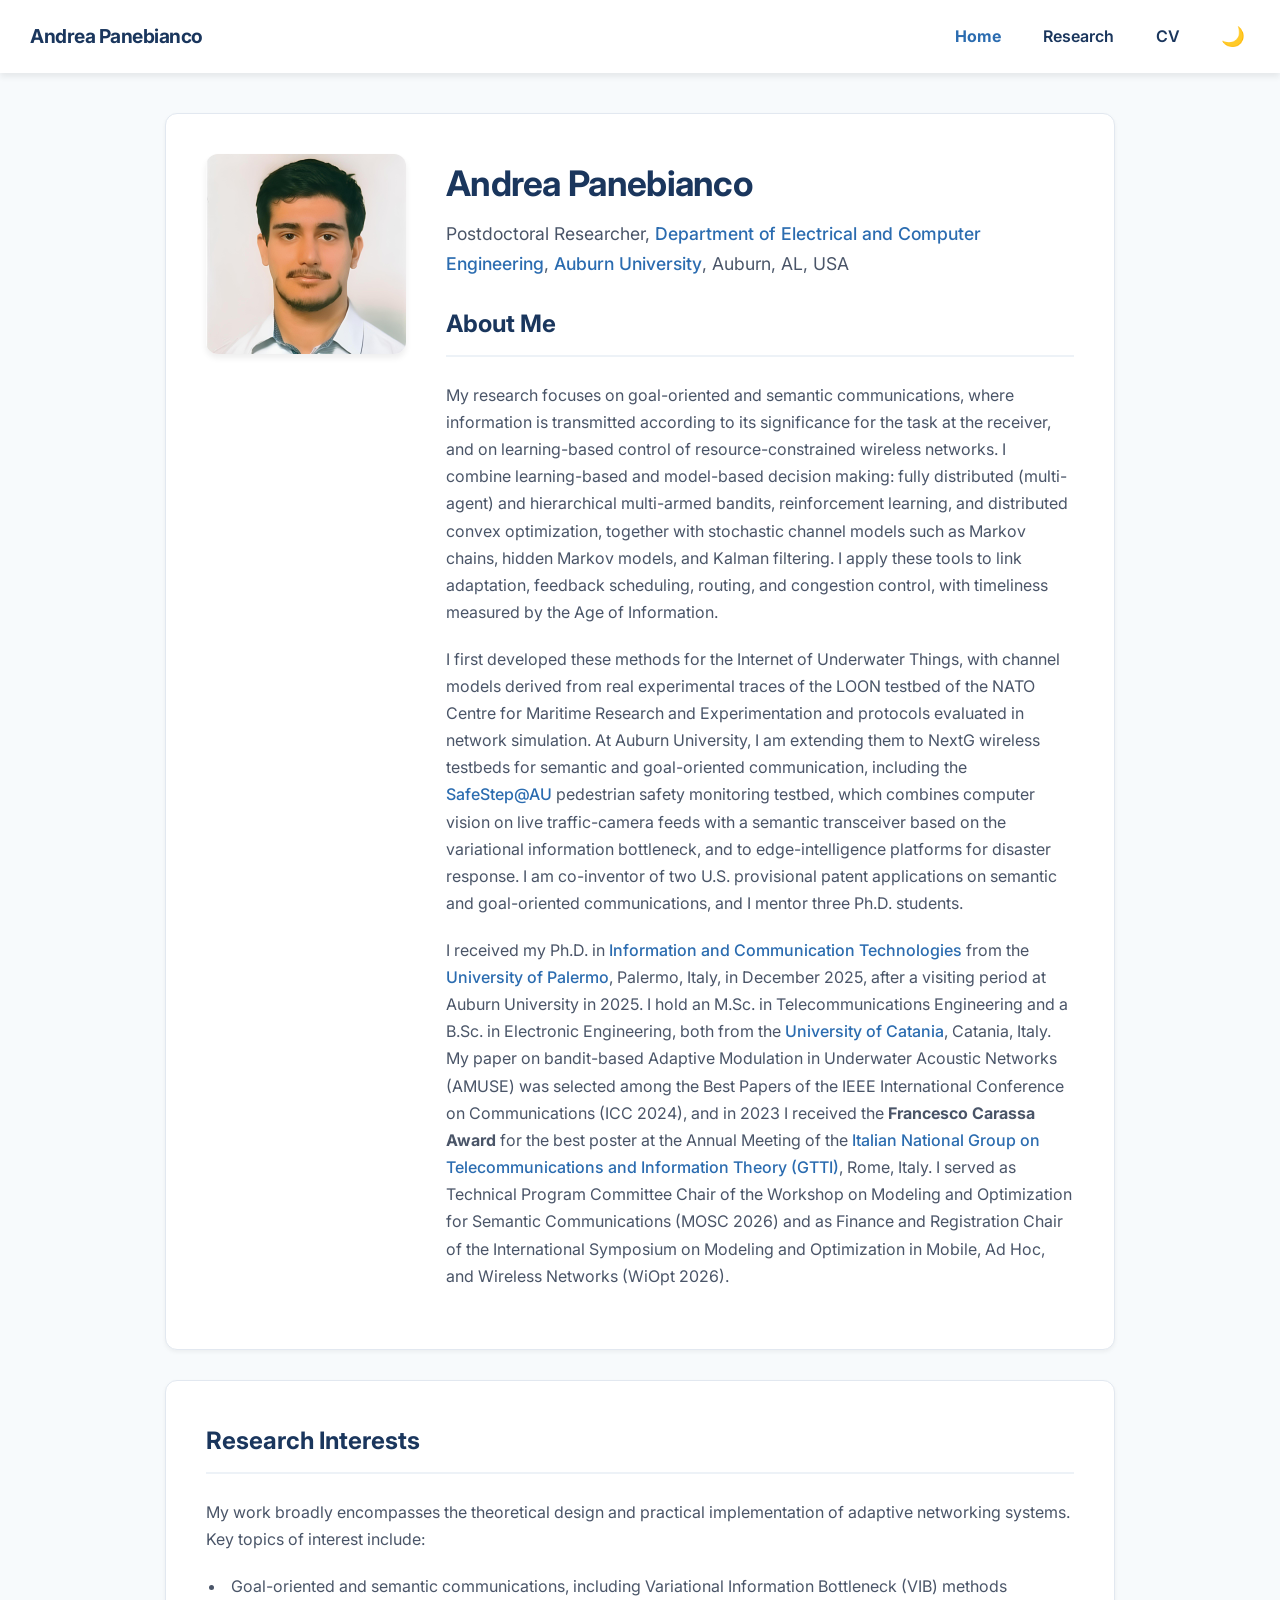
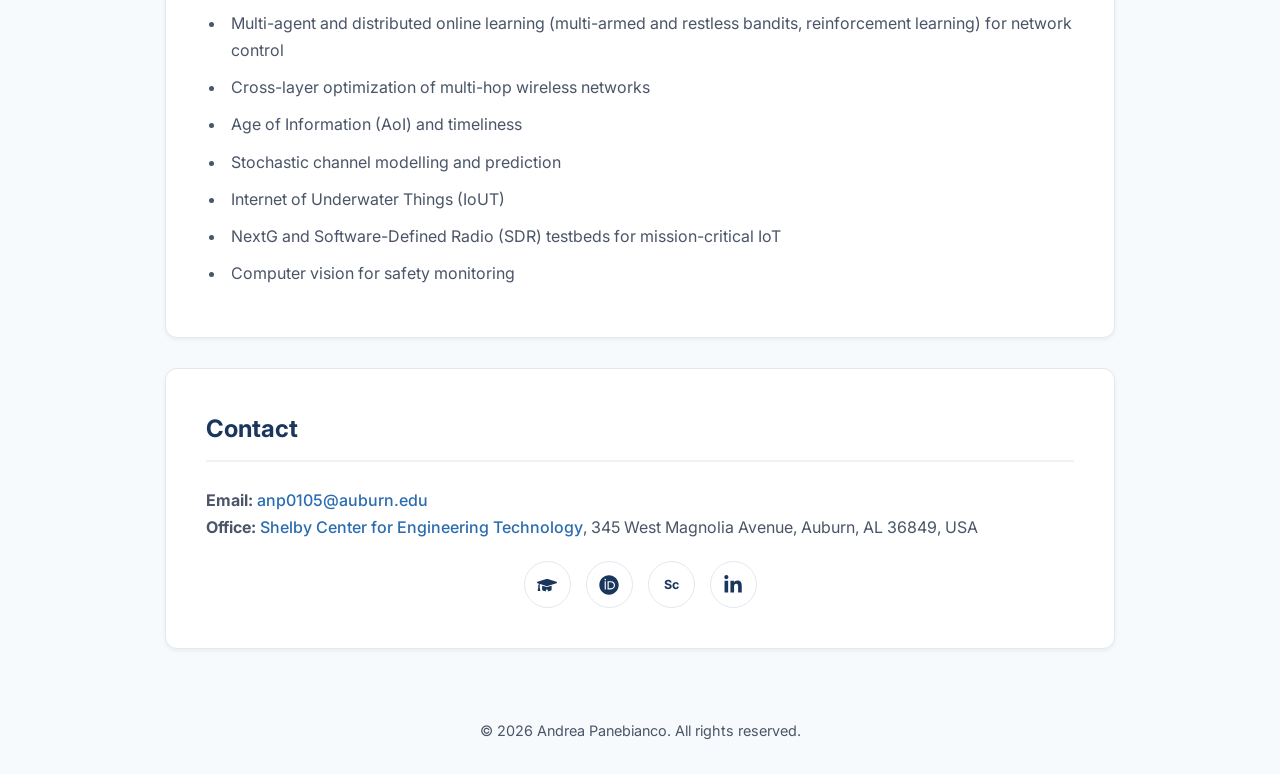
==== commit 1e4fd1e7: "Fix text formatting and add newline at end of index.html Updated capitalization for consistency in t" ====
--- a/index.html
+++ b/index.html
@@ -47,7 +47,7 @@
                         I first developed these methods for the Internet of Underwater Things, with channel models derived from real experimental traces of the LOON testbed of the NATO Centre for Maritime Research and Experimentation and protocols evaluated in network simulation. At Auburn University, I am extending them to NextG wireless testbeds for semantic and goal-oriented communication, including the <a href="https://safestep.eng.auburn.edu/" target="_blank" class="text-link">SafeStep@AU</a> pedestrian safety monitoring testbed, which combines computer vision on live traffic-camera feeds with a semantic transceiver based on the variational information bottleneck, and to edge-intelligence platforms for disaster response. I am co-inventor of two U.S. provisional patent applications on semantic and goal-oriented communications, and I mentor three Ph.D. students.
                     </p>
                     <p>
-                        I received my Ph.D. in <a href="https://www.unipa.it/dipartimenti/ingegneria/dottorati/informationandcommunicationtechnologies/en/index.html" target="_blank" class="text-link">Information and Communication Technologies</a> from the <a href="https://www.unipa.it/mobilita/en/" target="_blank" class="text-link">University of Palermo</a>, Palermo, Italy, in December 2025, after a visiting period at Auburn University in 2025. I hold an M.Sc. in Telecommunications Engineering and a B.Sc. in Electronic Engineering, both from the <a href="https://www.unict.it/en" target="_blank" class="text-link">University of Catania</a>, Catania, Italy. My paper on bandit-based adaptive modulation for underwater acoustic networks (AMUSE) was selected among the Best Papers of the IEEE International Conference on Communications (ICC 2024), and in 2023 I received the <strong>Francesco Carassa Award</strong> for the best poster at the Annual Meeting of the <a href="https://www.gtti.it/" target="_blank" class="text-link">Italian National Group on Telecommunications and Information Theory (GTTI)</a>, Rome, Italy. I served as Technical Program Committee Chair of the Workshop on Modeling and Optimization for Semantic Communications (MOSC 2026) and as Finance and Registration Chair of the International Symposium on Modeling and Optimization in Mobile, Ad Hoc, and Wireless Networks (WiOpt 2026).
+                        I received my Ph.D. in <a href="https://www.unipa.it/dipartimenti/ingegneria/dottorati/informationandcommunicationtechnologies/en/index.html" target="_blank" class="text-link">Information and Communication Technologies</a> from the <a href="https://www.unipa.it/mobilita/en/" target="_blank" class="text-link">University of Palermo</a>, Palermo, Italy, in December 2025, after a visiting period at Auburn University in 2025. I hold an M.Sc. in Telecommunications Engineering and a B.Sc. in Electronic Engineering, both from the <a href="https://www.unict.it/en" target="_blank" class="text-link">University of Catania</a>, Catania, Italy. My paper on bandit-based Adaptive Modulation in Underwater Acoustic Networks (AMUSE) was selected among the Best Papers of the IEEE International Conference on Communications (ICC 2024), and in 2023 I received the <strong>Francesco Carassa Award</strong> for the best poster at the Annual Meeting of the <a href="https://www.gtti.it/" target="_blank" class="text-link">Italian National Group on Telecommunications and Information Theory (GTTI)</a>, Rome, Italy. I served as Technical Program Committee Chair of the Workshop on Modeling and Optimization for Semantic Communications (MOSC 2026) and as Finance and Registration Chair of the International Symposium on Modeling and Optimization in Mobile, Ad Hoc, and Wireless Networks (WiOpt 2026).
                     </p>
                 </div>
             </div>
@@ -57,13 +57,13 @@
             <h2 class="section-title">Research Interests</h2>
             <p>My work broadly encompasses the theoretical design and practical implementation of adaptive networking systems. Key topics of interest include:</p>
             <ul class="topic-list">
-                <li>Goal-oriented and semantic communications, including variational information bottleneck (VIB) methods</li>
+                <li>Goal-oriented and semantic communications, including Variational Information Bottleneck (VIB) methods</li>
                 <li>Multi-agent and distributed online learning (multi-armed and restless bandits, reinforcement learning) for network control</li>
                 <li>Cross-layer optimization of multi-hop wireless networks</li>
                 <li>Age of Information (AoI) and timeliness</li>
                 <li>Stochastic channel modelling and prediction</li>
                 <li>Internet of Underwater Things (IoUT)</li>
-                <li>NextG and software-defined radio (SDR) testbeds for mission-critical IoT</li>
+                <li>NextG and Software-Defined Radio (SDR) testbeds for mission-critical IoT</li>
                 <li>Computer vision for safety monitoring</li>
             </ul>
         </section>
--- a/style.css
+++ b/style.css
@@ -0,0 +1,476 @@
+/* =========================================================
+   style.css — foglio di stile condiviso da index.html,
+   research.html e cv.html
+   ========================================================= */
+
+/* ---------- Colori e tema ---------- */
+:root {
+    --primary-color: #1a365d;
+    --accent-color: #2b6cb0;
+    --text-color: #2d3748;
+    --text-muted: #4a5568;
+    --bg-color: #f7fafc;
+    --card-bg: #ffffff;
+    --nav-bg: #ffffff;
+    --border-color: #e2e8f0;
+    --border-color-light: #edf2f7;
+    --hover-bg: #edf2f7;
+    --border-radius: 12px;
+    --shadow-sm: 0 2px 4px rgba(0,0,0,0.05);
+    --shadow-md: 0 4px 6px rgba(0,0,0,0.07);
+    --date-color: #64748b;      /* date nelle voci */
+    --on-accent: #ffffff;       /* testo/icone sopra il colore d'accento */
+    --btn-hover-bg: #1e40af;    /* pulsante al passaggio del mouse */
+}
+
+[data-theme="dark"] {
+    --primary-color: #90cdf4;
+    --accent-color: #63b3ed;
+    --text-color: #f7fafc;
+    --text-muted: #a0aec0;
+    --bg-color: #0f172a;
+    --card-bg: #1e293b;
+    --nav-bg: #1e293b;
+    --border-color: #334155;
+    --border-color-light: #334155;
+    --hover-bg: #334155;
+    --shadow-sm: 0 2px 4px rgba(0,0,0,0.4);
+    --shadow-md: 0 4px 6px rgba(0,0,0,0.5);
+    --date-color: #94a3b8;      /* contrasto 5,7:1 sulle card scure */
+    --on-accent: #0f172a;       /* contrasto 7,8:1 sull'azzurro */
+    --btn-hover-bg: #90cdf4;
+}
+
+html {
+    scroll-behavior: smooth;
+    scroll-padding-top: 80px;
+}
+
+body {
+    font-family: 'Inter', sans-serif;
+    margin: 0;
+    padding: 0;
+    background-color: var(--bg-color);
+    color: var(--text-color);
+    line-height: 1.7;
+    overflow-x: hidden;
+    transition: background-color 0.3s ease, color 0.3s ease;
+}
+
+/* ---------- Navbar ---------- */
+.navbar {
+    display: flex;
+    align-items: center;
+    background-color: var(--nav-bg);
+    padding: 15px 30px;
+    box-shadow: var(--shadow-md);
+    position: sticky;
+    top: 0;
+    z-index: 1000;
+    transition: background-color 0.3s ease;
+}
+
+.navbar-logo {
+    font-size: 1.2rem;
+    font-weight: 700;
+    color: var(--primary-color);
+    text-decoration: none;
+    letter-spacing: -0.5px;
+}
+
+.navbar a:not(.navbar-logo) {
+    color: var(--primary-color);
+    text-decoration: none;
+    padding: 8px 16px;
+    font-weight: 600;
+    border-radius: 6px;
+    transition: all 0.2s ease;
+}
+
+/* Pagina corrente: class="active" sul link del menu */
+.navbar a.active {
+    color: var(--accent-color);
+    font-weight: 700;
+}
+
+.navbar a:not(.navbar-logo):hover {
+    background-color: var(--hover-bg);
+    color: var(--accent-color);
+}
+
+.nav-right {
+    margin-left: auto;
+    display: flex;
+    align-items: center;
+    gap: 10px;
+    flex-wrap: wrap;
+}
+
+.theme-toggle {
+    background: none;
+    border: none;
+    color: var(--text-color);
+    font-size: 1.2rem;
+    cursor: pointer;
+    padding: 5px;
+    margin-left: 10px;
+    transition: transform 0.2s ease;
+}
+
+.theme-toggle:hover {
+    transform: scale(1.1);
+}
+
+/* ---------- Layout e card ---------- */
+.container {
+    max-width: 950px;
+    margin: 40px auto;
+    padding: 0 20px;
+}
+
+.page-header {
+    display: flex;
+    justify-content: space-between;
+    align-items: center;
+    margin-bottom: 30px;
+    flex-wrap: wrap;
+    gap: 15px;
+}
+
+.page-header h1 {
+    font-size: 2.2rem;
+    color: var(--primary-color);
+    margin: 0;
+    font-weight: 700;
+    letter-spacing: -0.02em;
+}
+
+/* Paragrafo introduttivo sotto il titolo (pagina Research) */
+.page-header p {
+    width: 100%;
+    margin: 0;
+}
+
+/* Nota sotto il titolo (pagina CV) */
+.page-note {
+    font-size: 0.95rem;
+    font-style: italic;
+    margin: -10px 0 30px 0;
+}
+
+.btn-primary {
+    background-color: var(--accent-color);
+    color: var(--on-accent);
+    padding: 10px 20px;
+    border-radius: 8px;
+    text-decoration: none;
+    font-weight: 600;
+    font-size: 0.95rem;
+    transition: all 0.2s ease;
+    box-shadow: var(--shadow-sm);
+    border: 1px solid transparent;
+}
+
+.btn-primary:hover {
+    background-color: var(--btn-hover-bg);
+    box-shadow: var(--shadow-md);
+    transform: translateY(-1px);
+}
+
+.card {
+    background-color: var(--card-bg);
+    border-radius: var(--border-radius);
+    box-shadow: var(--shadow-sm);
+    padding: 40px;
+    margin-bottom: 30px;
+    border: 1px solid var(--border-color);
+    transition: background-color 0.3s ease, border-color 0.3s ease;
+}
+
+h2.section-title {
+    color: var(--primary-color);
+    font-size: 1.5rem;
+    margin-top: 0;
+    margin-bottom: 25px;
+    padding-bottom: 10px;
+    border-bottom: 2px solid var(--border-color-light);
+}
+
+/* Sottosezioni (Professional Service and Research Management) */
+h3.subsection-title {
+    color: var(--primary-color);
+    font-size: 1.1rem;
+    font-weight: 600;
+    margin: 30px 0 15px 0;
+}
+
+h2.section-title + h3.subsection-title {
+    margin-top: 0;
+}
+
+p {
+    margin-bottom: 1.2em;
+    color: var(--text-muted);
+}
+
+/* ---------- Home ---------- */
+.profile-name {
+    font-size: 2.2rem;
+    color: var(--primary-color);
+    margin: 0 0 5px 0;
+    font-weight: 700;
+    letter-spacing: -0.02em;
+}
+
+.profile-title {
+    font-size: 1.1rem;
+    color: var(--text-muted);
+    margin: 0 0 25px 0;
+    font-weight: 400;
+}
+
+.about-grid {
+    display: flex;
+    gap: 40px;
+    align-items: flex-start;
+}
+
+.profile-img {
+    width: 200px;
+    height: 200px;
+    object-fit: cover;
+    border-radius: 12px;
+    box-shadow: var(--shadow-md);
+    flex-shrink: 0;
+}
+
+ul.topic-list {
+    color: var(--text-muted);
+    padding-left: 20px;
+    margin-bottom: 0;
+}
+
+ul.topic-list li {
+    margin-bottom: 10px;
+    padding-left: 5px;
+}
+
+.social-buttons {
+    display: flex;
+    justify-content: center;
+    gap: 15px;
+    margin-top: 20px;
+    flex-wrap: wrap;
+}
+
+.social-icon {
+    display: inline-flex;
+    align-items: center;
+    justify-content: center;
+    width: 45px;
+    height: 45px;
+    background-color: var(--card-bg);
+    color: var(--primary-color);
+    border: 1px solid var(--border-color);
+    border-radius: 50%;
+    text-decoration: none;
+    transition: all 0.2s ease;
+}
+
+.social-icon:hover {
+    background-color: var(--accent-color);
+    color: var(--on-accent);
+    border-color: var(--accent-color);
+    transform: translateY(-3px);
+    box-shadow: var(--shadow-md);
+}
+
+.social-icon svg {
+    width: 20px;
+    height: 20px;
+    fill: currentColor;
+}
+
+/* ---------- Voci a elenco (CV, progetti, contributi) ---------- */
+ul.cv-list {
+    list-style: none;
+    padding-left: 0;
+    margin: 0;
+}
+
+ul.cv-list li {
+    position: relative;
+    padding-left: 20px;
+    margin-bottom: 25px;
+    color: var(--text-muted);
+    line-height: 1.6;
+}
+
+ul.cv-list li:last-child {
+    margin-bottom: 0;
+}
+
+ul.cv-list li::before {
+    content: "•";
+    color: var(--accent-color);
+    font-size: 1.5rem;
+    position: absolute;
+    left: 0;
+    top: -5px;
+}
+
+ul.cv-list li strong {
+    color: var(--text-color);
+    font-size: 1.05rem;
+}
+
+.date-text {
+    color: var(--date-color);
+    font-size: 0.95rem;
+    display: block;
+    margin-top: 4px;
+}
+
+/* Campi e descrizioni delle voci, come nel CV in PDF */
+.entry-detail {
+    display: block;
+    margin-top: 6px;
+}
+
+/* Titoli dei temi in Research Contributions */
+.contrib-label {
+    color: var(--primary-color);
+    font-weight: 600;
+}
+
+/* ---------- Pubblicazioni ---------- */
+.pub-note {
+    font-size: 0.95rem;
+    color: var(--text-muted);
+    margin-top: -20px;
+    margin-bottom: 30px;
+    font-style: italic;
+}
+
+ul.pub-list {
+    list-style: none;
+    padding-left: 0;
+    margin: 0;
+}
+
+ul.pub-list li {
+    position: relative;
+    padding-left: 20px;
+    margin-bottom: 22px;
+    color: var(--text-muted);
+    line-height: 1.6;
+    overflow-wrap: break-word;
+}
+
+ul.pub-list li::before {
+    content: "•";
+    color: var(--accent-color);
+    font-size: 1.5rem;
+    position: absolute;
+    left: 0;
+    top: -5px;
+}
+
+ul.pub-list li strong {
+    color: var(--text-color);
+}
+
+ul.pub-list sup, .page-header sup {
+    line-height: 0;
+}
+
+/* Etichette delle pubblicazioni ([J1], [C1], ...), le stesse del CV */
+ul.pub-list.labeled li {
+    padding-left: 56px;
+}
+
+ul.pub-list.labeled li::before {
+    content: none;
+}
+
+ul.pub-list li:target {
+    background-color: var(--hover-bg);
+    border-radius: 6px;
+}
+
+.pub-label {
+    position: absolute;
+    left: 0;
+    top: 0;
+    color: var(--accent-color);
+    font-weight: 600;
+}
+
+.inline-note {
+    font-size: 0.85rem;
+    color: var(--text-muted);
+    font-style: italic;
+    margin-left: 4px;
+}
+
+/* ---------- Link ---------- */
+a.text-link {
+    color: var(--accent-color);
+    text-decoration: none;
+    font-weight: 500;
+}
+
+a.text-link:hover {
+    text-decoration: underline;
+}
+
+/* ---------- Footer ---------- */
+footer {
+    text-align: center;
+    padding: 30px 20px;
+    color: var(--text-muted);
+    font-size: 0.9rem;
+    margin-top: 20px;
+}
+
+/* ---------- Responsive ---------- */
+@media (max-width: 768px) {
+    .navbar {
+        flex-direction: column;
+        padding: 15px;
+    }
+    .navbar-logo {
+        margin-bottom: 15px;
+    }
+    .nav-right {
+        margin-left: 0;
+        width: 100%;
+        justify-content: center;
+    }
+    .page-header {
+        flex-direction: column;
+        align-items: flex-start;
+    }
+    .btn-primary {
+        width: 100%;
+        text-align: center;
+        box-sizing: border-box;
+    }
+    .card {
+        padding: 25px;
+    }
+    .about-grid {
+        flex-direction: column;
+        align-items: center;
+        text-align: center;
+    }
+    .profile-name {
+        font-size: 2rem;
+    }
+    ul.cv-list li {
+        overflow-wrap: break-word;
+    }
+    ul.pub-list.labeled li {
+        padding-left: 48px;
+    }
+}
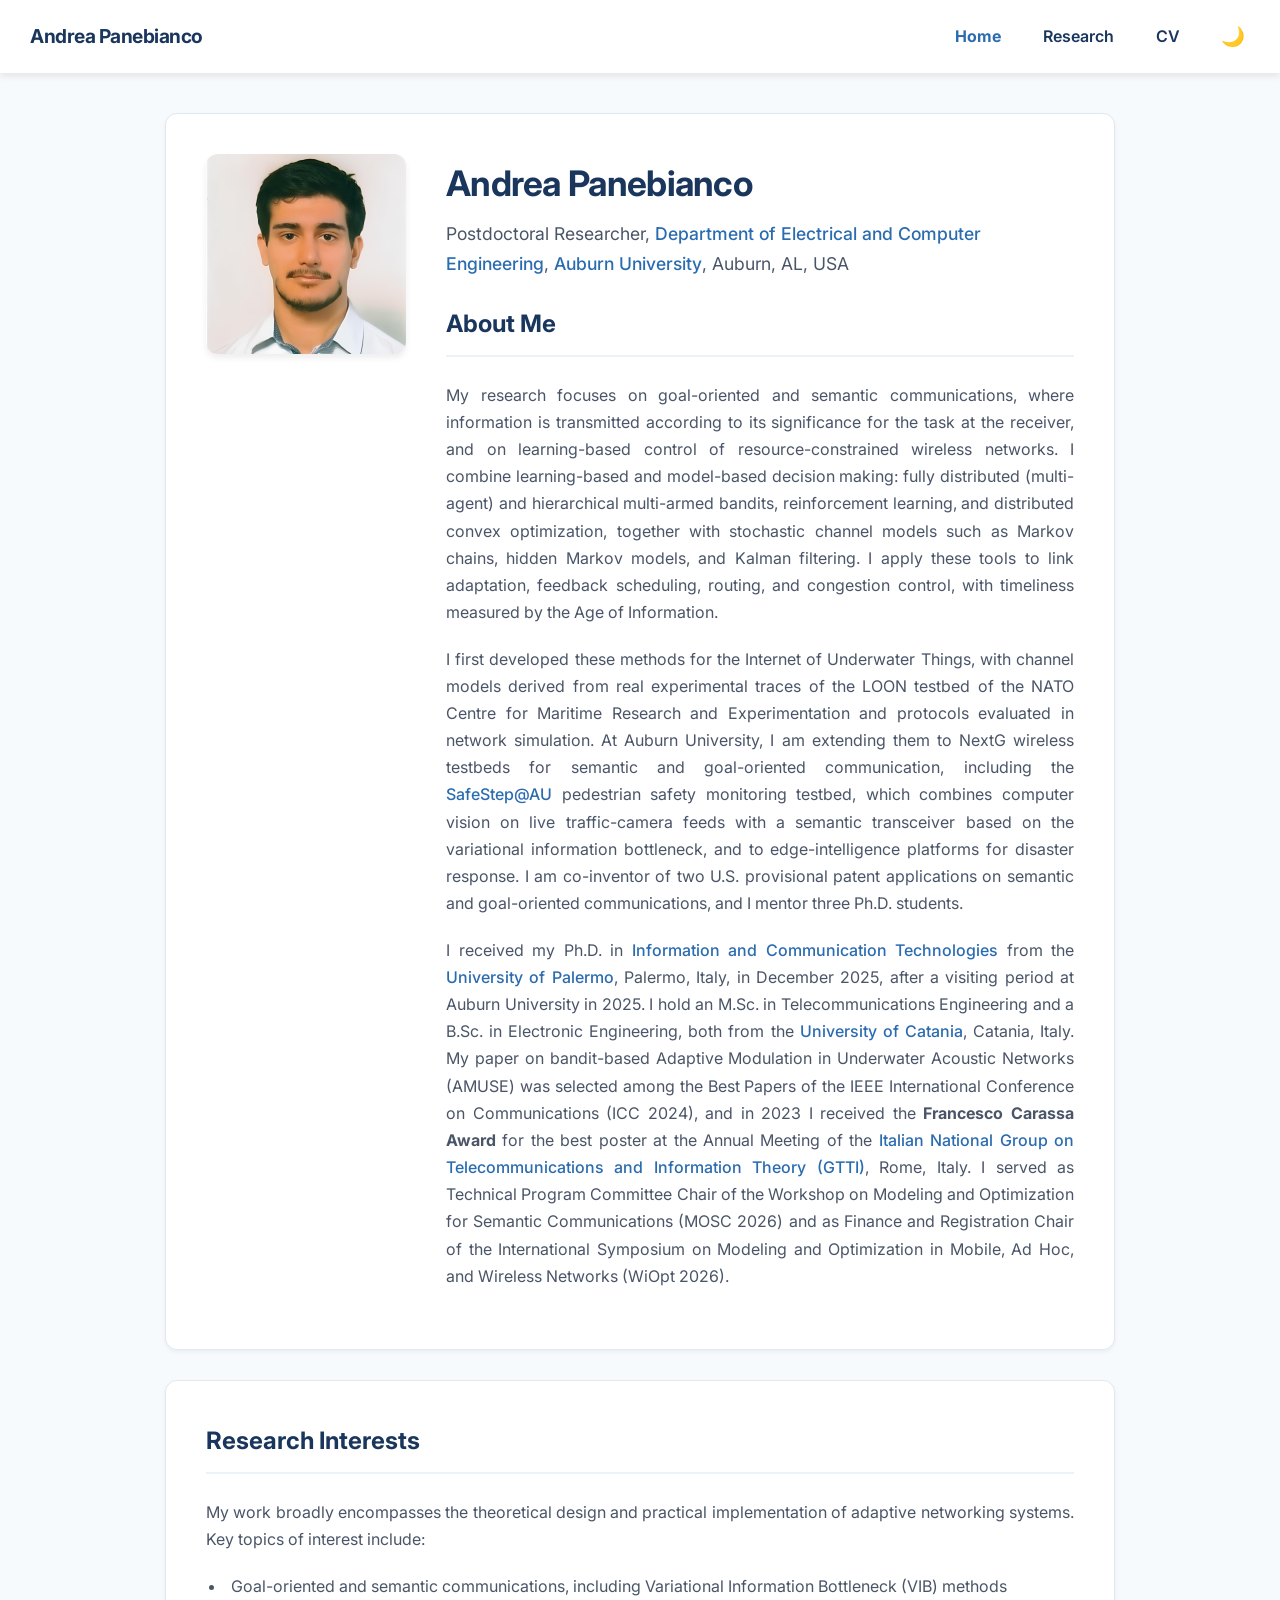
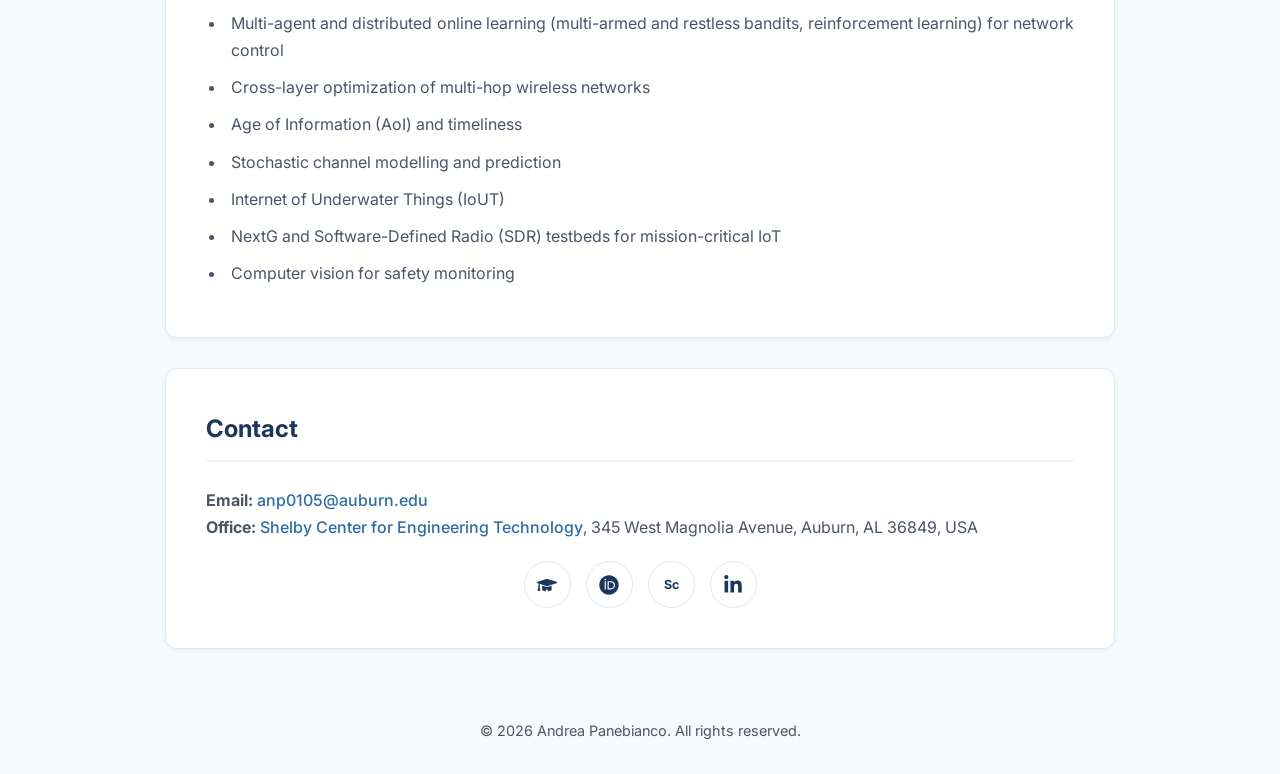
==== commit 8eb4c3b4: "Add versioning to theme and style CSS files" ====
--- a/index.html
+++ b/index.html
@@ -8,12 +8,12 @@
 
     <meta name="google-site-verification" content="Xyv1jc09I72tCSA4l427ve69XHKF9o6YwqSsoiMBMQI" />
 
-    <script src="theme.js"></script>
+    <script src="theme.js?v=2"></script>
 
     <link rel="preconnect" href="https://fonts.googleapis.com">
     <link rel="preconnect" href="https://fonts.gstatic.com" crossorigin>
     <link href="https://fonts.googleapis.com/css2?family=Inter:wght@300;400;500;600;700&display=swap" rel="stylesheet">
-    <link rel="stylesheet" href="style.css">
+    <link rel="stylesheet" href="style.css?v=2">
 </head>
 <body>
 
--- a/style.css
+++ b/style.css
@@ -213,6 +213,17 @@
     color: var(--text-muted);
 }
 
+/* Testo giustificato su tutte le pagine; la sillabazione automatica
+   (lingua inglese, lang="en") evita spazi troppo larghi, anche su mobile */
+p,
+ul.cv-list li,
+ul.pub-list li,
+ul.topic-list li {
+    text-align: justify;
+    -webkit-hyphens: auto;
+    hyphens: auto;
+}
+
 /* ---------- Home ---------- */
 .profile-name {
     font-size: 2.2rem;
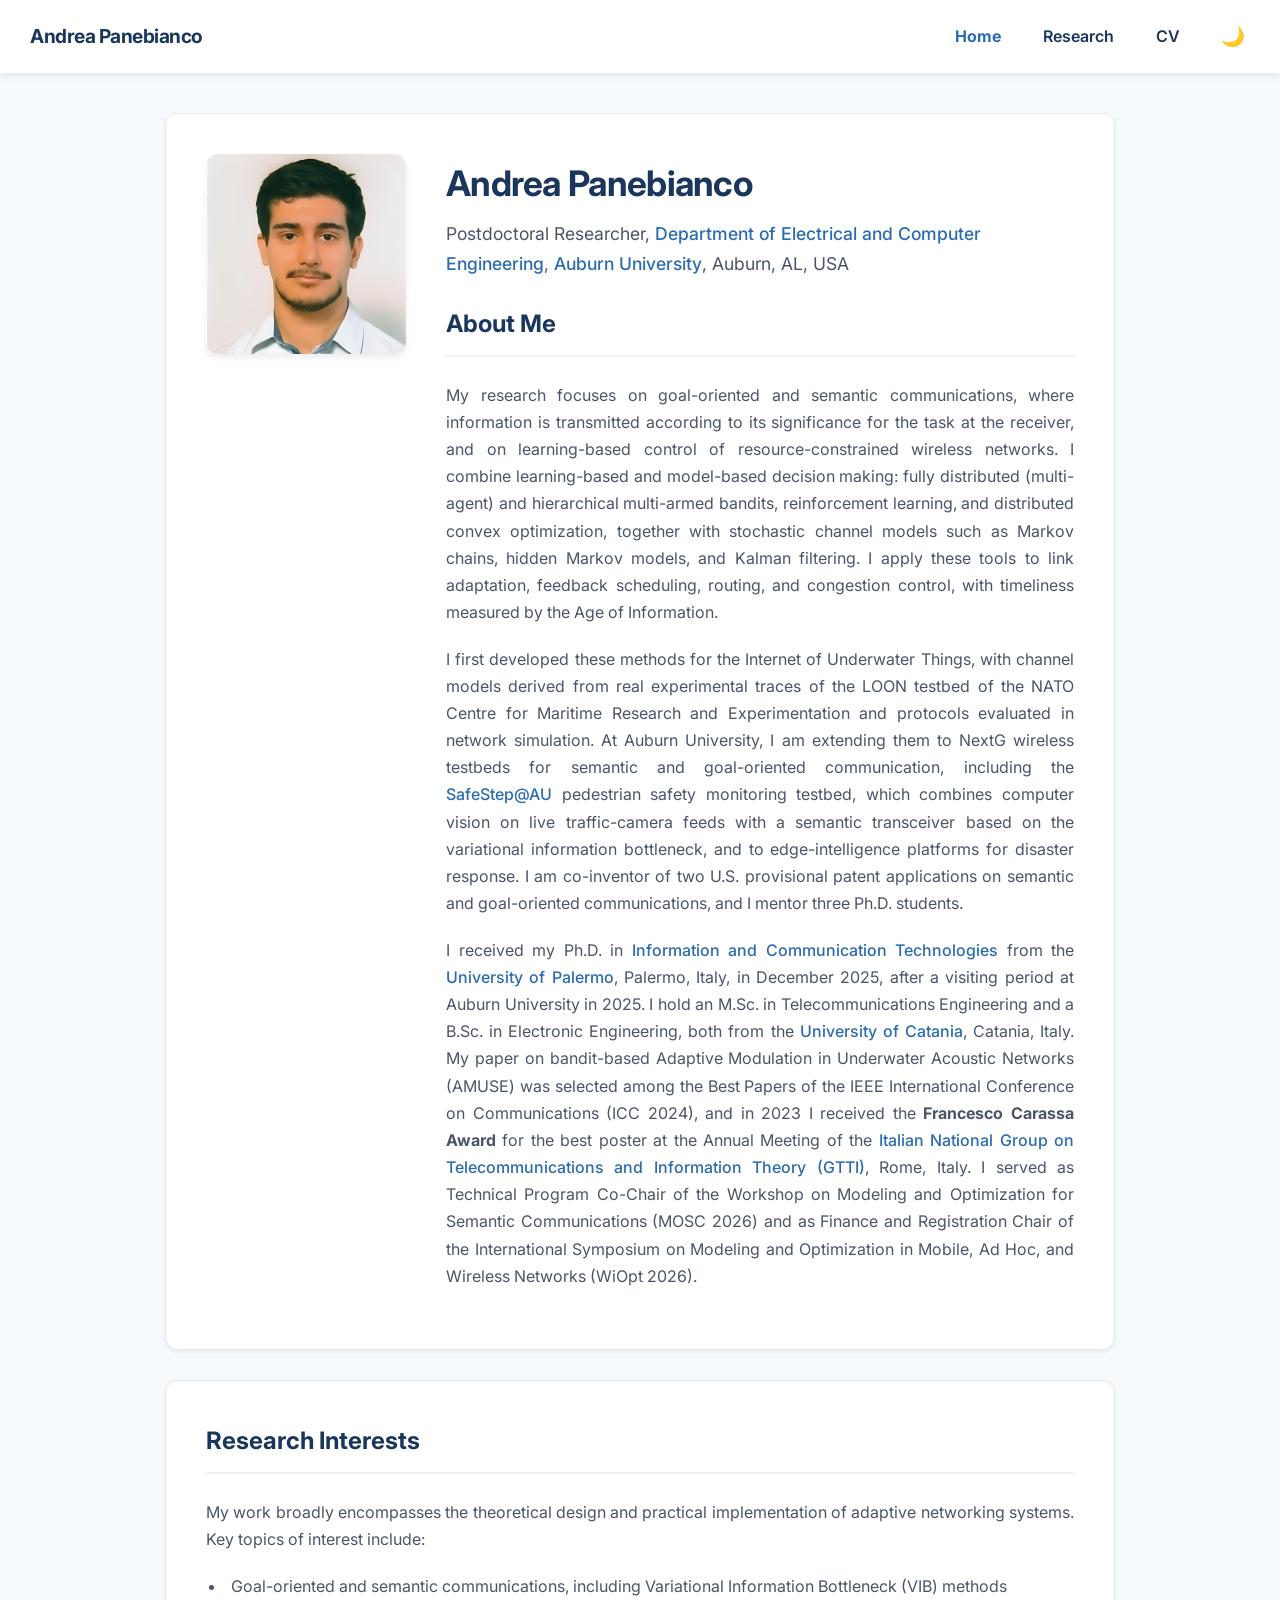
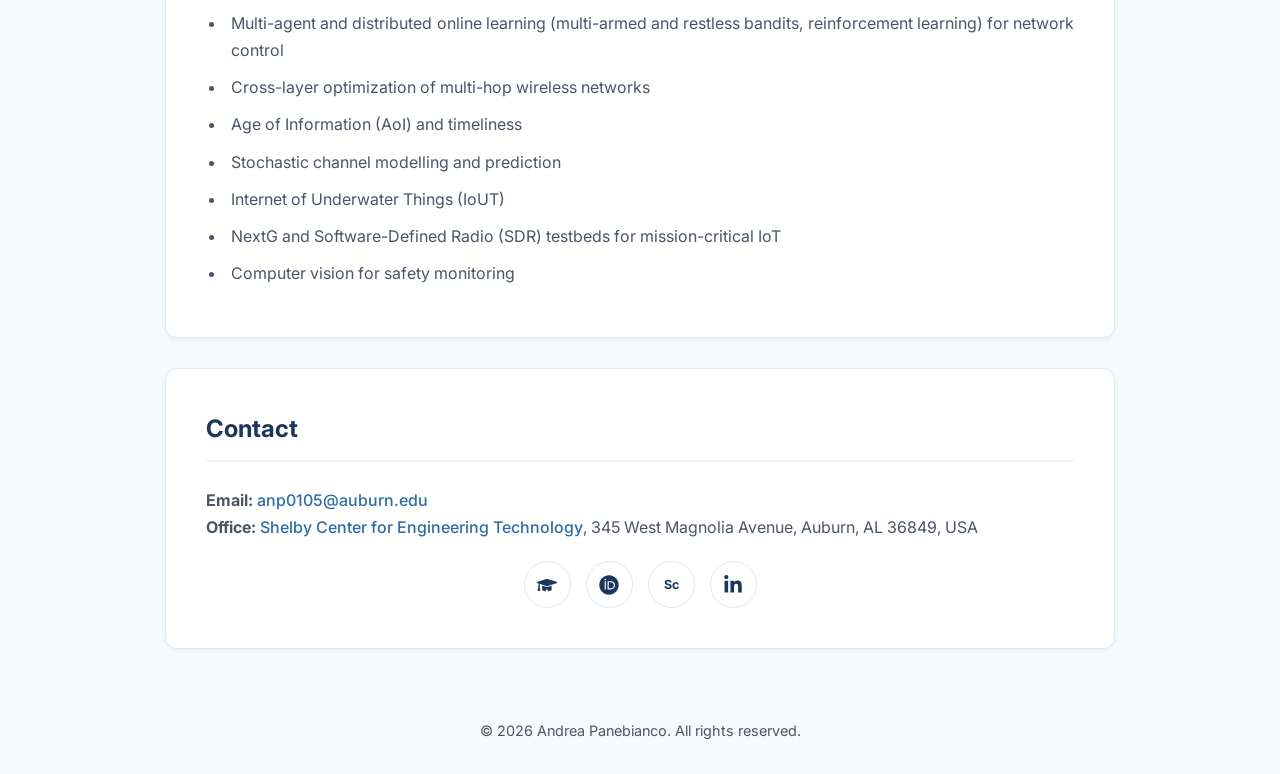
==== commit 220edcd6: "Update script and stylesheet version in index.html" ====
--- a/index.html
+++ b/index.html
@@ -8,12 +8,12 @@
 
     <meta name="google-site-verification" content="Xyv1jc09I72tCSA4l427ve69XHKF9o6YwqSsoiMBMQI" />
 
-    <script src="theme.js?v=2"></script>
+    <script src="theme.js?v=3"></script>
 
     <link rel="preconnect" href="https://fonts.googleapis.com">
     <link rel="preconnect" href="https://fonts.gstatic.com" crossorigin>
     <link href="https://fonts.googleapis.com/css2?family=Inter:wght@300;400;500;600;700&display=swap" rel="stylesheet">
-    <link rel="stylesheet" href="style.css?v=2">
+    <link rel="stylesheet" href="style.css?v=3">
 </head>
 <body>
 
@@ -47,7 +47,7 @@
                         I first developed these methods for the Internet of Underwater Things, with channel models derived from real experimental traces of the LOON testbed of the NATO Centre for Maritime Research and Experimentation and protocols evaluated in network simulation. At Auburn University, I am extending them to NextG wireless testbeds for semantic and goal-oriented communication, including the <a href="https://safestep.eng.auburn.edu/" target="_blank" class="text-link">SafeStep@AU</a> pedestrian safety monitoring testbed, which combines computer vision on live traffic-camera feeds with a semantic transceiver based on the variational information bottleneck, and to edge-intelligence platforms for disaster response. I am co-inventor of two U.S. provisional patent applications on semantic and goal-oriented communications, and I mentor three Ph.D. students.
                     </p>
                     <p>
-                        I received my Ph.D. in <a href="https://www.unipa.it/dipartimenti/ingegneria/dottorati/informationandcommunicationtechnologies/en/index.html" target="_blank" class="text-link">Information and Communication Technologies</a> from the <a href="https://www.unipa.it/mobilita/en/" target="_blank" class="text-link">University of Palermo</a>, Palermo, Italy, in December 2025, after a visiting period at Auburn University in 2025. I hold an M.Sc. in Telecommunications Engineering and a B.Sc. in Electronic Engineering, both from the <a href="https://www.unict.it/en" target="_blank" class="text-link">University of Catania</a>, Catania, Italy. My paper on bandit-based Adaptive Modulation in Underwater Acoustic Networks (AMUSE) was selected among the Best Papers of the IEEE International Conference on Communications (ICC 2024), and in 2023 I received the <strong>Francesco Carassa Award</strong> for the best poster at the Annual Meeting of the <a href="https://www.gtti.it/" target="_blank" class="text-link">Italian National Group on Telecommunications and Information Theory (GTTI)</a>, Rome, Italy. I served as Technical Program Committee Chair of the Workshop on Modeling and Optimization for Semantic Communications (MOSC 2026) and as Finance and Registration Chair of the International Symposium on Modeling and Optimization in Mobile, Ad Hoc, and Wireless Networks (WiOpt 2026).
+                        I received my Ph.D. in <a href="https://www.unipa.it/dipartimenti/ingegneria/dottorati/informationandcommunicationtechnologies/en/index.html" target="_blank" class="text-link">Information and Communication Technologies</a> from the <a href="https://www.unipa.it/mobilita/en/" target="_blank" class="text-link">University of Palermo</a>, Palermo, Italy, in December 2025, after a visiting period at Auburn University in 2025. I hold an M.Sc. in Telecommunications Engineering and a B.Sc. in Electronic Engineering, both from the <a href="https://www.unict.it/en" target="_blank" class="text-link">University of Catania</a>, Catania, Italy. My paper on bandit-based Adaptive Modulation in Underwater Acoustic Networks (AMUSE) was selected among the Best Papers of the IEEE International Conference on Communications (ICC 2024), and in 2023 I received the <strong>Francesco Carassa Award</strong> for the best poster at the Annual Meeting of the <a href="https://www.gtti.it/" target="_blank" class="text-link">Italian National Group on Telecommunications and Information Theory (GTTI)</a>, Rome, Italy. I served as Technical Program Co-Chair of the Workshop on Modeling and Optimization for Semantic Communications (MOSC 2026) and as Finance and Registration Chair of the International Symposium on Modeling and Optimization in Mobile, Ad Hoc, and Wireless Networks (WiOpt 2026).
                     </p>
                 </div>
             </div>
